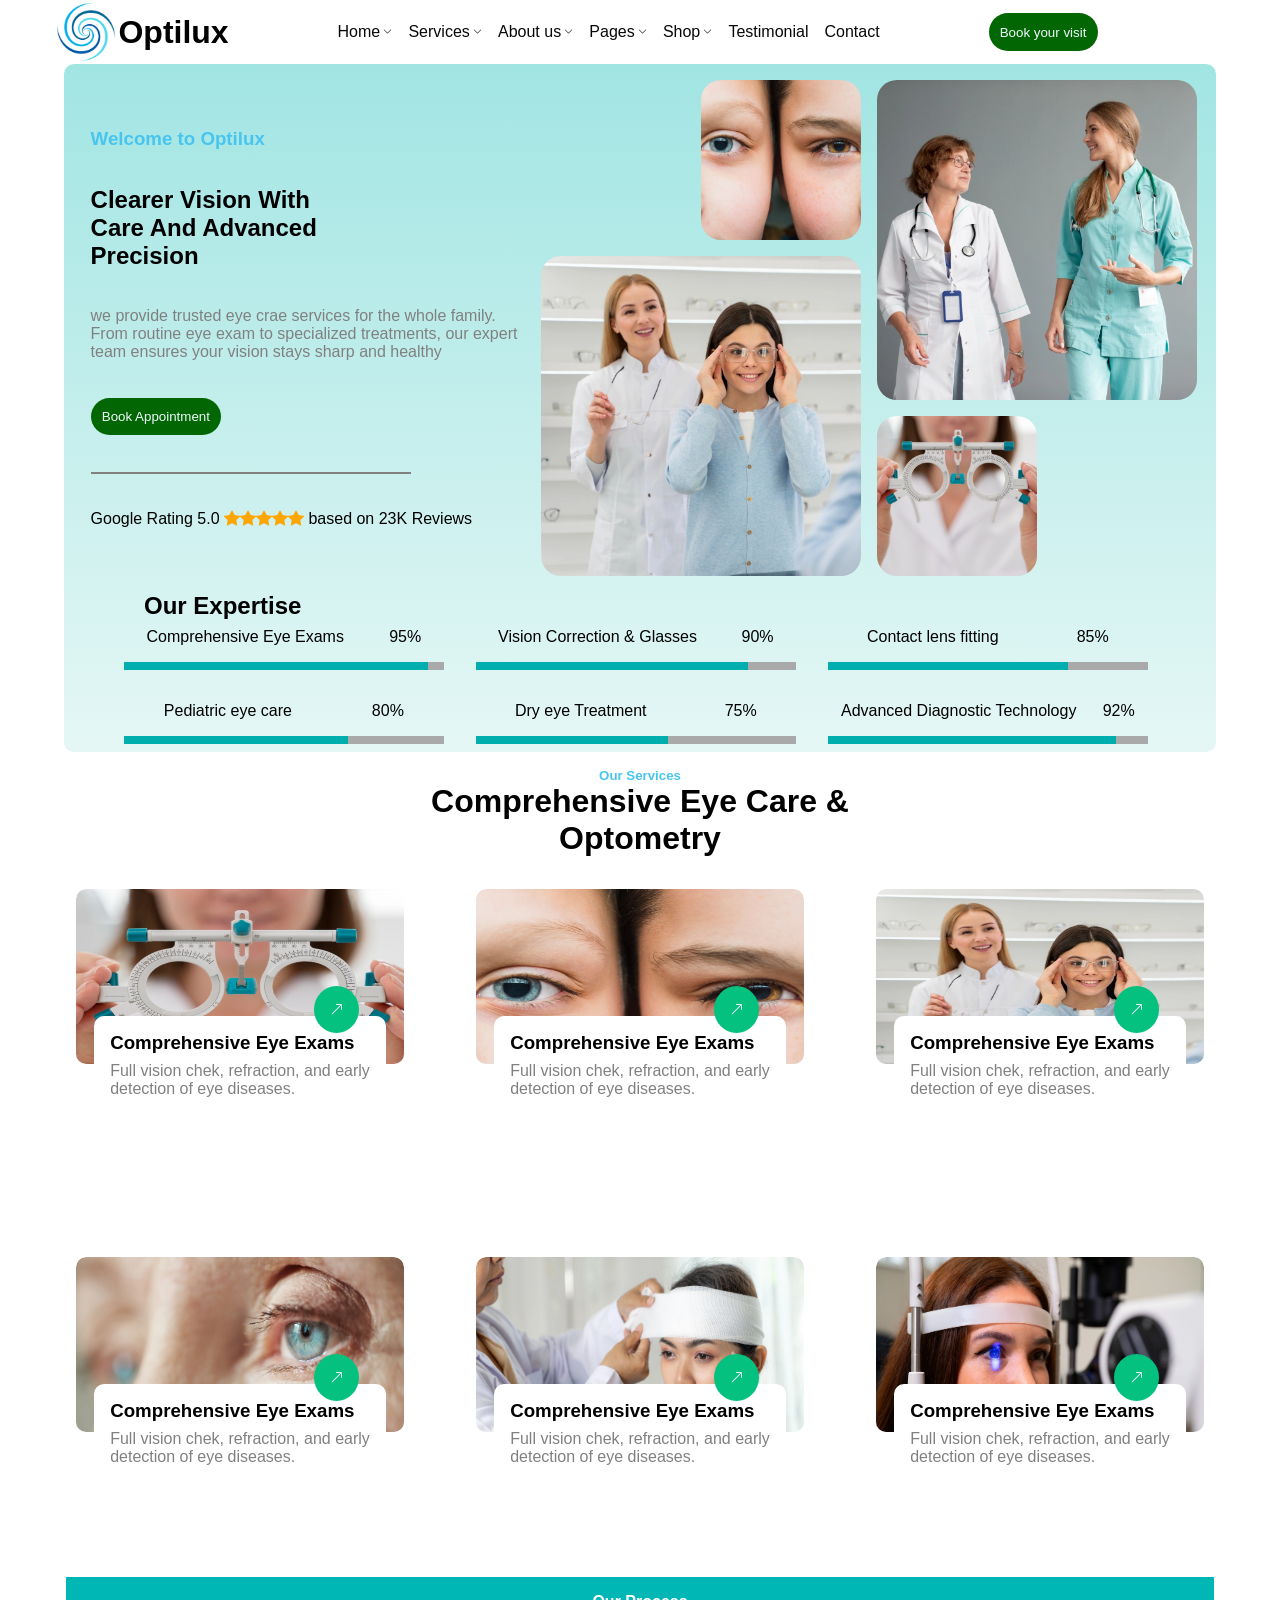
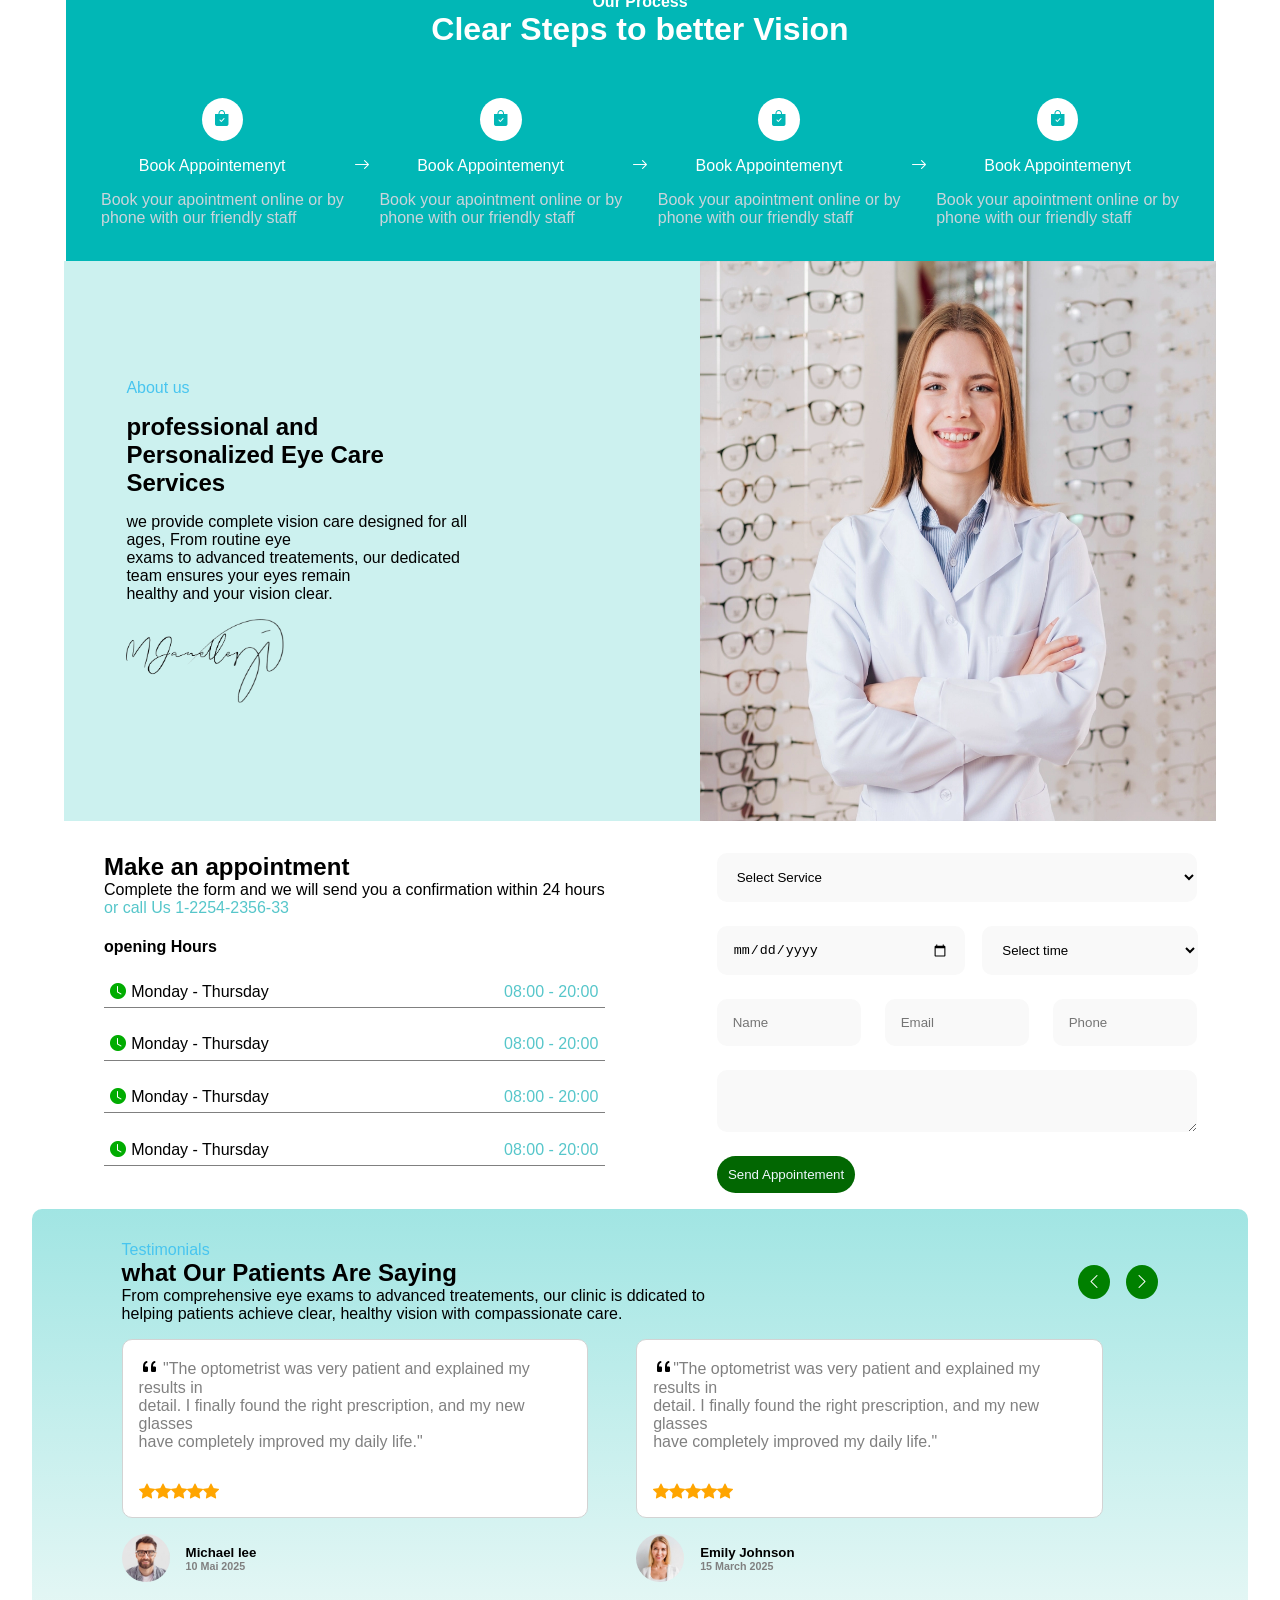
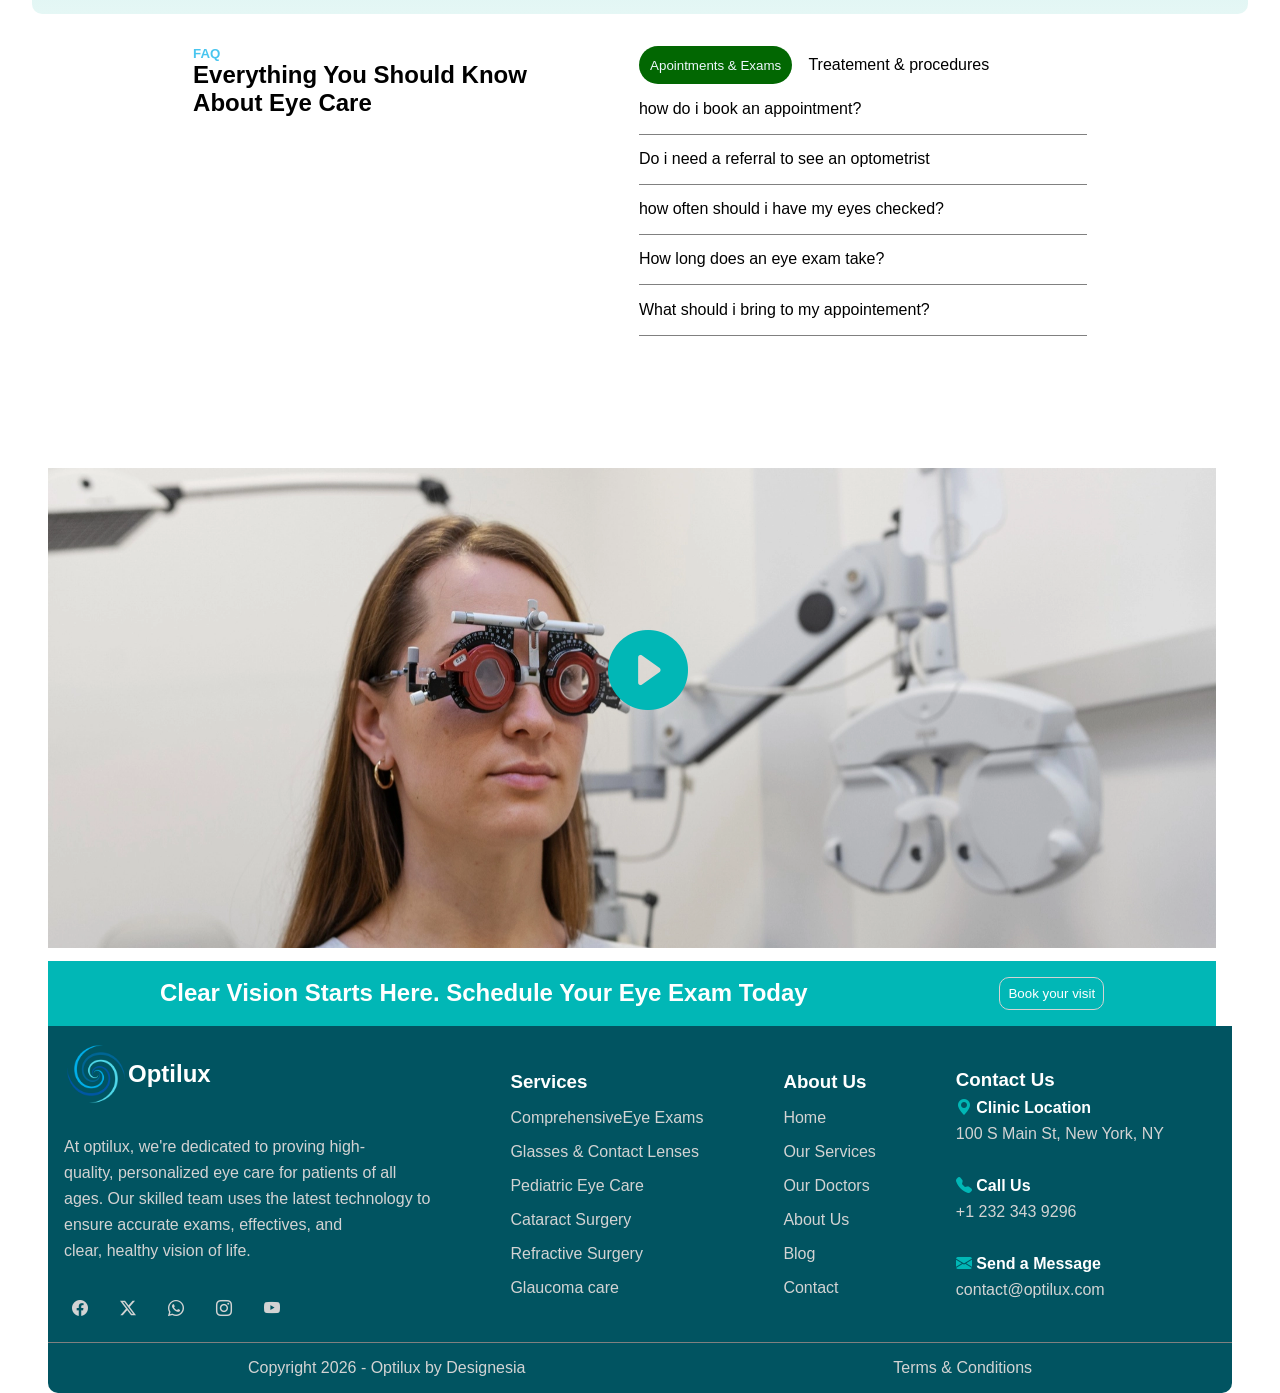
==== index.html @ 185c16a8 "editing the space between every box and section" ====
<!DOCTYPE html>
<html lang="en">
<head>
    <meta charset="UTF-8">
    <meta name="viewport" content="width=device-width, initial-scale=1.0">
    <title>Document</title>
    <script src="main.js"></script>
    <link rel="stylesheet" href="https://cdn.jsdelivr.net/npm/bootstrap-icons@1.11.3/font/bootstrap-icons.min.css">
    <link rel="stylesheet" href="public/css/app.css">
      <script src="main.js"></script>
</head>
<body>
    <header class="thetop">
        <div class="imgandtitle">
       <img src="public/images/pngtree-hurricane-vortex-logo-symbol-png-image_6435398.png" alt="">
        <h1>Optilux</h1>
        </div>
       
        <nav class="thenavbar">
         <ul>
            <li><a href="index.html">Home <i class="bi bi-chevron-down" style="font-size: xx-small;"></i></a></li>
            <li><a href="services.html">Services <i class="bi bi-chevron-down" style="font-size: xx-small;"></i></a></li>
            <li><a href="about.html">About us <i class="bi bi-chevron-down" style="font-size: xx-small;"></i></a></li>
            <li><a href="faq.html">Pages <i class="bi bi-chevron-down" style="font-size: xx-small;"></i></a></li>
            <li><a href="">Shop <i class="bi bi-chevron-down" style="font-size: xx-small;"></i></a></li>
            <li><a href="">Testimonial</a></li>
            <li><a href="contact.html">Contact</a></li>
         </ul>
        </nav>
        <button class="btn1"><p>Book your visit</p></button>
    </header>

    <main>
        <section class="conta1">
            <!-- todo the div that contain the upper part of the section  -->
<div class="container1">
            <!-- ?the first box box1  -->
             <div class="box1">
 <h3 class="hlightblue">Welcome to Optilux</h3>
     <h1>Clearer Vision With <br>Care And Advanced <br> Precision</h1>

     <p class="pgray">
        we provide trusted eye crae services for the whole family. <br>From routine eye exam to specialized treatments, our expert <br> team ensures your vision stays sharp and healthy
    </p>

    <button class="btn2">Book Appointment</button>
    <div class="line"></div>
    
    <p>Google Rating 5.0 <i class="bi bi-star-fill class5"></i><i class="bi bi-star-fill class5"></i><i class="bi bi-star-fill class5"></i><i class="bi bi-star-fill class5"></i><i class="bi bi-star-fill class5"></i> based on 23K Reviews </p> 
                <!-- ?the end of the first div box1  -->
             </div>
    
             <!-- ?the second div te box2 -->
              <div class="box2">
                <div class="yllbluakidprob">
        <img class="image1" src="public/images/blueandyellow.webp" alt="">
        <img class="image2" src="public/images/kidprobiert.webp" alt="">
                </div>

                <div class="danmassn">
        <img class="image3" src="public/images/adoctorandanurselightblue.webp" alt="">
        <img class="image4" src="public/images/massen.webp" alt="">
                </div>
                
               <!-- ?the end of the second boX2 -->
              </div>
<!-- todo the end of the div that contain the upper part of the section -->
</div>

<!--todo the start of the div that contain the last part of the section    -->
 <h2 class="marglf">Our Expertise</h2>
<div class="container2">
   
    <!-- ?the begin of  box3 -->
     <div class="box3">
        
        <div class="analis">
            <div class="textpercentage"><p>Comprehensive Eye Exams</p> <p class="plightgray">95%</p> </div>
            <div class="grayone"><div class="greenone"></div></div>
        </div>
        
        <div class="analis">
            <div class="textpercentage"><p>Vision Correction & Glasses</p> <p class="plightgray">90%</p> </div>
            <div class="grayone"><div class="greenone1"></div></div>
        </div>
        
        <div class="analis">
            <div class="textpercentage"><p>Contact lens fitting</p> <p class="plightgray">85%</p> </div>
            <div class="grayone"><div class="greenone2"></div></div>
        </div>
        
        <div class="analis">
            <div class="textpercentage"><p>Pediatric eye care</p> <p class="plightgray">80%</p> </div>
            <div class="grayone"><div class="greenone3"></div></div>
        </div>
        
        <div class="analis">
            <div class="textpercentage"><p>Dry eye Treatment</p> <p class="plightgray">75%</p> </div>
            <div class="grayone"><div class="greenone4"></div></div>
        </div>
        
        <div class="analis">
            <div class="textpercentage"><p>Advanced Diagnostic Technology</p> <p class="plightgray">92%</p> </div>
            <div class="grayone"><div class="greenone5"></div></div>
        </div>
        <!--? the end of the box3 -->
     </div>
<!-- todo the end of the div that contain the last part of the section -->
</div>             
</section>
<div class="titles">
      <h5 class="hlightblue">Our Services</h5>
<h1>Comprehensive Eye Care &</h1>
<h1>Optometry</h1>  
    </div>
<section class="conta2">
    
<!--?the div that contain the image and the text and the circle button-->
<div class="imgtxtflh">
    <div class="imgcnt">
<img class="classimg" src="public/images/massen.webp" alt="">
    </div>

<div class="divtxtonly"><h3>Comprehensive Eye Exams</h3>
<p class="pgray">Full vision chek, refraction, and early <br>detection of eye diseases.</p>
</div>
<button class="up-right"><i class="bi bi-arrow-up-right"></i></button>
<!--?the end of div that contain the image and the text and the circle button-->
</div>
    
<!--?the div that contain the image and the text and the circle button-->
<div class="imgtxtflh">
    <div class="imgcnt">
<img class="classimg" src="public/images/blueandyellow.webp" alt="">
    </div>

<div class="divtxtonly"><h3>Comprehensive Eye Exams</h3>
<p class="pgray">Full vision chek, refraction, and early <br>detection of eye diseases.</p>
</div>
<button class="up-right"><i class="bi bi-arrow-up-right"></i></button>
<!--?the end of div that contain the image and the text and the circle button-->
</div>
    
<!--?the div that contain the image and the text and the circle button-->
<div class="imgtxtflh">
    <div class="imgcnt">
<img class="classimg" src="public/images/kidprobiert.webp" alt="">
    </div>

<div class="divtxtonly"><h3>Comprehensive Eye Exams</h3>
<p class="pgray">Full vision chek, refraction, and early <br>detection of eye diseases.</p>
</div>
<button class="up-right"><i class="bi bi-arrow-up-right"></i></button>
<!--?the end of div that contain the image and the text and the circle button-->
</div>
    
<!--?the div that contain the image and the text and the circle button-->
<div class="imgtxtflh">
    <div class="imgcnt">
<img class="classimg" src="public/images/hafs.webp" alt="">
    </div>

<div class="divtxtonly"><h3>Comprehensive Eye Exams</h3>
<p class="pgray">Full vision chek, refraction, and early <br>detection of eye diseases.</p>
</div>
<button class="up-right"><i class="bi bi-arrow-up-right"></i></button>
<!--?the end of div that contain the image and the text and the circle button-->
</div>
    
<!--?the div that contain the image and the text and the circle button-->
<div class="imgtxtflh">
    <div class="imgcnt">
<img class="classimg" src="public/images/tail.webp" alt="">
    </div>

<div class="divtxtonly"><h3>Comprehensive Eye Exams</h3>
<p class="pgray">Full vision chek, refraction, and early <br>detection of eye diseases.</p>
</div>
<button class="up-right"><i class="bi bi-arrow-up-right"></i></button>
<!--?the end of div that contain the image and the text and the circle button-->
</div>
    
<!--?the div that contain the image and the text and the circle button-->
<div class="imgtxtflh">
    <div class="imgcnt">
<img class="classimg" src="public/images/moholland.webp" alt="">
    </div>

<div class="divtxtonly"><h3>Comprehensive Eye Exams</h3>
<p class="pgray">Full vision chek, refraction, and early <br>detection of eye diseases.</p>
</div>
<button class="up-right"><i class="bi bi-arrow-up-right"></i></button>
<!--?the end of div that contain the image and the text and the circle button-->
</div>
</section>

<div class="thesamebackground"><h4>Our Process</h4>
<h1>Clear Steps to better Vision</h1></div>


<section class="conta3">


<div class="div-icon-text">
    <div class="icondiv"><i class="bi bi-bag-check-fill"></i></div>
    <p class="pdiv-icon">Book Appointemenyt <i class="bi bi-arrow-right"></i></p>
    <p class="plightwhite">Book your apointment online or by <br> phone with our friendly staff</p>
</div>

<div class="div-icon-text">
    <div class="icondiv"><i class="bi bi-bag-check-fill"></i></div>
    <p class="pdiv-icon">Book Appointemenyt <i class="bi bi-arrow-right"></i></p>
    <p class="plightwhite">Book your apointment online or by <br> phone with our friendly staff</p>
</div>

<div class="div-icon-text">
    <div class="icondiv"><i class="bi bi-bag-check-fill"></i></div>
    <p class="pdiv-icon">Book Appointemenyt <i class="bi bi-arrow-right"></i></p>
    <p class="plightwhite">Book your apointment online or by <br> phone with our friendly staff</p>
</div>

<div class="div-icon-text">
    <div class="icondiv"><i class="bi bi-bag-check-fill"></i></div>
    <p class="pdiv-icon">Book Appointemenyt</p>
    <p class="plightwhite">Book your apointment online or by <br> phone with our friendly staff</p>
</div>
</section>

<section class="conta4">
    <div class="div-abt-textp">
        <div class="innerdivof-abt">
            <p class="hlightblue">About us</p>
        <h1>professional and <br>Personalized Eye Care <br>Services</h1>
        <p class="plightgray">we provide complete vision care designed for all ages, From routine eye <br>exams to advanced treatements, our dedicated team ensures your eyes remain <br> healthy and your vision clear.</p>  
        <img width="45%" src="public/images/signature.webp" alt="">
        </div>
      

    </div>

    <div class="imgdiv">
        <img class="imgright" src="public/images/s2.webp" alt="">
    </div>
    
</section>

<section class="conta5">
    <!-- the div that contain the box of the date and the time -->
    <div class="box4">
        <div>
          <h1>Make an appointment</h1>
    <p>Complete the form and we will send you a confirmation within 24 hours <br><p class="greenpara">or call Us 1-2254-2356-33</p></p>
     
        </div>
         <h4>opening Hours</h4> 
    
    <!--? THE DIV THAT CONTAIN THE DATE AND THE TIME  -->
    <div class="date-time">
        <div><p class="paragap"><i class="bi bi-clock-fill"></i>Monday - Thursday</p></div>
       
        <div><p class="greenpara">08:00 - 20:00</p></div>
        <!-- ? THE END OF THE DIV THAT CONTAIN THE DATE AND THE TIME -->
    </div>

    <!--? THE DIV THAT CONTAIN THE DATE AND THE TIME  -->
    <div class="date-time">
        <div><p class="paragap"><i class="bi bi-clock-fill"></i>Monday - Thursday</p></div>
       
        <div><p class="greenpara">08:00 - 20:00</p></div>
        <!-- ? THE ED OF THE DIV THAT CONTAIN THE DATE AND THE TIME -->
    </div>

    <!--? THE DIV THAT CONTAIN THE DATE AND THE TIME  -->
    <div class="date-time">
        <div><p class="paragap"><i class="bi bi-clock-fill"></i>Monday - Thursday</p></div>
       
        <div><p class="greenpara">08:00 - 20:00</p></div>
        <!-- ? THE ED OF THE DIV THAT CONTAIN THE DATE AND THE TIME -->
    </div>

    <!--? THE DIV THAT CONTAIN THE DATE AND THE TIME  -->
    <div class="date-time">
        <div><p class="paragap"><i class="bi bi-clock-fill"></i>Monday - Thursday</p></div>
       
        <div><p class="greenpara">08:00 - 20:00</p></div>
        <!-- ? THE END OF THE DIV THAT CONTAIN THE DATE AND THE TIME -->
    </div>
<!-- the div that contain the box of the date and the time -->
    </div>
   
    <!-- the div that contain the form -->
     <div>
        <form action="">
           <select class="firstinput" name="" id="">
            <option value="select Service">Select Service</option>

           </select>

           <div class="date-div">
            <input class="date" type="date">
           <select class="date" name="" id="">
            <option value="">Select time</option>
             </select> 
           </div>
           
           <div class="threediv">
              <input class="threeinputs" placeholder="Name" type="text">
            <input class="threeinputs" placeholder="Email" type="email">
            <input class="threeinputs" placeholder="Phone" type="text">
           </div>
          
            <textarea class="txtarea" placeholder="Message" name="" id="">   </textarea>
          
            <div> <button class="btn1">Send Appointement</button></div>
           
        </form>
     </div>

</section>

<section class="conta6">
  
    <div class="txt-forgotten-icon">
        <div>
              <p class="hlightblue">Testimonials</p>
            <h1>what Our Patients Are Saying</h1>
        <p>From comprehensive eye exams to advanced treatements, our clinic is ddicated to <br>helping patients achieve clear, healthy vision with compassionate care.</p> 
        </div>
       
       <div class="forgotten-icon-div"><div class="icon-div-forg"><i class="bi bi-chevron-left"></i></div><div class="icon-div-forg"><i class="bi bi-chevron-right"></i></div></div> 
    </div>

    <!--todo the div that contain the two divs that contain the paragraf and the profiles of both persons -->
    <div class="box5">
       <!-- ?the div that contain the left part -->
        <div class="txt-icon-profil">
             <div class="star-icon-text-div">
        
        <p><i class="bi bi-quote" style="color: black;font-size: 20px;"></i> "The optometrist was very patient and explained my results in <br>detail. I finally found the right prescription, and my new glasses <br> have completely improved my daily life."</p>
          <div><i class="bi bi-star-fill class5"></i><i class="bi bi-star-fill class5"></i><i class="bi bi-star-fill class5"></i><i class="bi bi-star-fill class5"></i><i class="bi bi-star-fill class5"></i></div>
        
    </div>

    <div class="imgprofil">
        <img src="public/images/1glgle.webp" alt="">
        <div>
         <h5>Michael lee</h5>
         <h6 class="">10 Mai 2025</h6>
        </div>
    </div>  
            <!-- ? the end of div that contain the left part -->
        </div>


       <!-- ?the div that contain the left part -->
        <div class="txt-icon-profil">
             <div class="star-icon-text-div">
        
        <p><i class="bi bi-quote" style="color: black; font-size: 20px;"></i>"The optometrist was very patient and explained my results in <br>detail. I finally found the right prescription, and my new glasses <br> have completely improved my daily life."</p>
          <div><i class="bi bi-star-fill class5"></i><i class="bi bi-star-fill class5"></i><i class="bi bi-star-fill class5"></i><i class="bi bi-star-fill class5"></i><i class="bi bi-star-fill class5"></i></div>
        
    </div>

    <div class="imgprofil">
        <img src="public/images/glgle2.webp" alt="">
        <div>
         <h5>Emily Johnson</h5>
         <h6 class="">15 March 2025</h6>
        </div>
    </div>  
            <!-- ? the end of div that contain the left part -->
        </div>


  <!-- todo the end of the div that contain the two divs that contain the pragraph and the profiles -->
    </div>

</section>


<section class="conta7">
<div class="">
    <h5 class="hlightblue">FAQ</h5>
    <h1>Everything You Should Know <br> About Eye Care</h1>
</div>

<div class="btn-frage">
    <div class="btn-txt-gray"><button class="btn1">Apointments & Exams</button> <p>Treatement & procedures </p></div>
    
    <div class="die-frage">
        <p>how do i book an appointment?</p>
        <div class="line2"></div>
        <p>Do i need a referral to see an optometrist</p>
        <div class="line2"></div>
        <p>how often should i have my eyes  checked?</p>
        <div class="line2"></div>
        <p>How long does an eye exam take?</p>
        <div class="line2"></div>
        <p>What should i bring to my appointement?</p>
        <div class="line2"></div>
    </div>
</div>
</section>

<section class="contavideo">
    <div class="videoy"><img src="public/images/video.webp" alt=""><div class="class9"><i class="bi bi-play-circle-fill"></i></div>
 <a href="#video-popup" class="video-trigger">Play Video</a>

  <!-- The video container with class "class9" -->
  <div id="video-popup" class="class6">
    <!-- Close button for the popup -->
    <a href="#" class="close-btn">&times;<i class="bi bi-play-circle-fill"></i></a>
    
    <!-- Embedded YouTube Video -->
    <iframe src="https://www.youtube.com/embed/VPkpM2gLxL4?si=S6jMXWtA_SnHC_Kf" title="YouTube video player" frameborder="0" allow="accelerometer; autoplay; clipboard-write; encrypted-media; gyroscope; picture-in-picture; web-share" referrerpolicy="strict-origin-when-cross-origin" allowfullscreen></iframe>
  </div>
</div>
    
    <div class="vdtxt">
    <h2>Clear Vision Starts Here. Schedule Your Eye Exam Today</h2>
     <button class="btnvd">Book your visit</button>    
</div>
</section>
<section class="conta8">
       <!-- ? the div that contain the icon and the title and the text and the logos -->
        <div class="box6">
           <div class="imgandtitle">
       <img src="public/images/pngtree-hurricane-vortex-logo-symbol-png-image_6435398.png" alt="">
        <h1>Optilux</h1>
        </div>

        <div class="txt6div">
             <p class="pwhitebold">At optilux, we're dedicated to proving high-</p>
             <p class="pwhitebold">quality, personalized eye care for patients of all</p>
             <p class="pwhitebold">ages. Our skilled team uses the latest technology to </p>
             <p class="pwhitebold"> ensure accurate exams, effectives, and </p> 
             <p class="pwhitebold"> clear, healthy vision of life. </p>

        </div>
         <!-- * the div that has the logos -->
        <div class="iconboxdiv">
          <div class="iconbox2"><i class="bi bi-facebook"></i></div>
          <div class="iconbox2"><i class="bi bi-twitter-x"></i></div>
          <div class="iconbox2"><i class="bi bi-whatsapp"></i></div>
          <div class="iconbox2"><i class="bi bi-instagram"></i></div>
          
          
          <div class="iconbox2"><i class="bi bi-youtube"></i></div>

        <!-- * the end of the div that has the logos  -->
        </div>
 <!--? the div that contain the icon and the title and the text and the logos -->
        </div>

        <!-- ? the start of the div that contain the services section -->
         <div class="box7">
            <h3>Services</h3>
            <p class="pwhitebold">ComprehensiveEye Exams</p>
            <p class="pwhitebold">Glasses & Contact Lenses</p>
            <p class="pwhitebold">Pediatric Eye Care</p>
            <p class="pwhitebold">Cataract Surgery</p>
            <p class="pwhitebold">Refractive Surgery</p>
            <p class="pwhitebold">Glaucoma care</p>
          <!-- ? the end of the div that contain the services section -->
        </div>

        <!-- ? the start of the div that contain the About us part -->
         <div class="box8">
        <h3>About Us</h3>
        <p class="pwhitebold">Home</p>
        <p class="pwhitebold">Our Services</p>
        <p class="pwhitebold">Our Doctors</p>
        <p class="pwhitebold">About Us</p>
        <p class="pwhitebold">Blog</p>
        <p class="pwhitebold">Contact</p>
            <!-- ? the end of thediv that contain the About us part -->
         </div>

         <!--? the start of the div that contain the contact part  -->
         <div class="box9">
               <h3>Contact Us</h3>
               <h4><i class="bi bi-geo-alt-fill" style="color: rgb(1, 183, 182);"></i> Clinic Location</h4>
               <p class="pwhitebold">100 S Main St, New York, NY</p>
               <br>
               <h4><i class="bi bi-telephone-fill" style="color:rgb(1, 183, 182);"></i> Call Us</h4>
               <p class="pwhitebold"> +1 232 343 9296</p>
               <br>
               <h4><i class="bi bi-envelope-fill" style="color: rgb(1, 183, 182);"></i> Send a Message</h4>
               <p class="pwhitebold">contact@optilux.com</p>
            <!-- ? the end of div that contain the contact part -->
         </div>
</section>
    </main>

    <footer>
             <div class="ft">
<p class="pwhitebold">Copyright 2026 - Optilux by Designesia</p>
        <p class="pwhitebold">Terms & Conditions</p>
        </div>
    </footer>
</body>
</html>
---- public/css/app.css ----
*{
    padding: 0%;
    margin: 0%;
}
body{width: 100%;
    font-family: 'Gill Sans', 'Gill Sans MT', Calibri, 'Trebuchet MS', sans-serif;
}
main{
    width: 100%;
    display: flex;
    flex-direction: column;
    justify-content: center;
    align-items: center;
}
.thetop{
    display: flex;
    flex-direction: row;
    justify-content: space-around;
    align-items: center;
    width: 90%;
}
/* .thetop {
  position: fixed;
  top: 0;
  left: 0;
    width: 70rem;
    margin-left: 5rem ;
  z-index: 1000;
  background-color: white;
  animation: hideHeader linear both;
  animation-timeline: scroll(root);

  animation-range: 0px 500px;
}

@keyframes hideHeader {
  from {
    transform: translateY(0);
  }
  to {
    transform: translateY(-100%);
  }
} */
.imgandtitle{
    display: flex;
    flex-direction: row;
    align-items: center;
}
.imgandtitle img{
    width:4rem ;
}
.thenavbar{
    display: flex;
     gap: 1rem;
}
.thenavbar ul{
    display: flex;
    gap: 1rem;
    list-style: none;
}
.thenavbar ul a{
    color: rgb(8, 8, 8);
text-decoration: none;
    list-style: none;
    display: flex;
    align-items: center;
    justify-content: center;
    gap: 0.2rem;
}

.btn1{
    padding: 0.7rem;
    border-radius: 20px;
    border: none;
    background-color: rgb(2, 103, 2);
    color: aliceblue;
    cursor: pointer;
}
.btn1:hover p{
     transform: translateY(-7px);
}
/* .btn1:hover{
    cursor: pointer;
    transform: translateY(-5px);
} */

/* the first section */
.conta1{
    width: 90%;
    /* margin-top: 5rem; */
    border-radius: 10px;
background: linear-gradient(to bottom, rgb(161, 229, 227) , rgb(229, 247, 245));
}
.container1{
    align-items: center;
    margin: 1rem;
display: flex;
justify-content: center;
gap: 2rem;
}
/* ?the first div of the section box1 */
.box1{
    display: flex;
    flex-direction: column;
    gap: 2.3rem;
}
.line{
    height: 0.1rem;
    width: 20rem;
    background-color: gray;
}
.class5{
    color: orange;
}
.btn2{
     padding: 0.7rem;
    border-radius: 20px;
    border: none;
    background-color: rgb(2, 103, 2);
    color: aliceblue;
    cursor: pointer;
  align-self: flex-start;
}
/* ? the second div box2 */
.box2{
    width: 40rem;
display: flex;
justify-content: center;
gap: 1rem;
}

.yllbluakidprob{
width: 20rem;
display: flex;
flex-direction: column;
gap: 1rem;
}
.image1{
    display: flex;
    place-self: flex-end;
    border-radius: 20px;
    height: 10rem;
    width: 10rem;
}
.image2{
    width: 20rem;
    border-radius: 20px;
}
.image3{
    width: 20rem;
    border-radius: 20px;
}
.image4{
    display: flex;
    place-self: flex-start;
    border-radius: 20px;
   height: 10rem;
    width: 10rem;
}
.danmassn{
    width: 50rem;
display: flex;
flex-direction: column;
gap: 1rem;
}
.hlightblue{
    color: rgb(72, 197, 239);
}
.pgray{
    color: gray;
}
/* the second container of the section */
.container2{
    width: 90%;
    display: flex;
    justify-content: center;
}
.box3{
    align-items: center;
    width: 90%;
    display: grid;
    grid-template-columns: repeat(3,1fr);
    grid-template-rows: repeat(2,1fr);
    gap: 1rem;
}
.analis{
    display: flex;
    flex-direction: column;
    gap: 1rem;
    padding: 0.5rem;
}
.marglf{
    width: 45rem;
    margin-left: 5rem;
}
.textpercentage{
    justify-content: space-around;
    display: flex;
}
.grayone{
    background-color: rgb(170, 169, 169);
    height: 0.5rem;
    width: 20rem;
}
.greenone{
    background-color: rgb(0, 174, 173);
    height: 0.5rem;
    width: 19rem;
}
.greenone1{
    background-color: rgb(0, 174, 173);
    height: 0.5rem;
    width: 17rem;
}
.greenone2{
    background-color: rgb(0, 174, 173);
    height: 0.5rem;
    width: 15rem;
}
.greenone3{
    background-color: rgb(0, 174, 173);
    height: 0.5rem;
    width: 14rem;
}
.greenone4{
    background-color: rgb(0, 174, 173);
    height: 0.5rem;
    width: 12rem;
}
.greenone5{
    background-color: rgb(0, 174, 173);
    height: 0.5rem;
    width: 18rem;
}

/* the second conta */
.conta2{
    width: 90%;
display: grid;
grid-template-columns: repeat(3,1fr);
gap: 3rem;
margin-top: 1rem;
}
.titles{margin: 1rem;
    display: flex;
    flex-direction: column;
    justify-content: center;
    align-items: center;
}
.imgtxtflh{
    height: 20rem;
display: flex;
flex-direction: column;
align-items: center;
}
.imgcnt{
    overflow: hidden;
    border-radius: 10px;
}
.classimg{
background-size: cover;
width: 20.5rem;
height: 15.5rem;
border-radius: 10px;
}
.divtxtonly{
    display: flex;
    flex-direction: column;
    gap: 0.5rem;
position: relative;
bottom: 3rem;
background-color: white;
border-radius: 10px;
padding: 1rem;
}
.up-right{
    color: white;
    border: none;
    background-color: rgb(4, 193, 127);
padding: 1rem;
border-radius: 50%;
position: relative;
bottom: 11rem;
left: 6rem;
}
/* te third section conta3 */
.conta3{
    width: 87%;
    padding: 1.1rem;
background-color: rgb(1, 183, 182);
display:grid;
grid-template-columns: repeat(4,1fr);
grid-template-rows: repeat(1fr);
}
.thesamebackground{
background-color: rgb(1, 183, 182);
display: flex;
color: white;
flex-direction: column;
align-items: center;
 padding: 1rem;
 width: 87.2%;
}
.div-icon-text{
    color: white;
    gap: 1rem;
    margin: 1rem;
    display: flex;
    flex-direction: column;
    align-items: center;
}
.icondiv{
    display: flex;
    align-items: center;
    justify-content: center;
    color: rgb(1, 183, 182);
    background-color: white;
padding: 0.8rem;
width: 1rem;
border: none;
border-radius: 50%;
}
.plightwhite{
    color: rgb(203, 212, 219);
}

/* the fourth section */
.conta4{
    width: 90%;
display: flex;
flex-direction: row;
padding-bottom: 1rem;
}
.imgdiv{
    height: 35rem;
}
.imgright{
    background-size: cover;
    width: 100%;
    height: 35rem;
}
.div-abt-textp{
    width: 60%;
    background-color: rgb(204, 241, 239);
    display: flex;
    flex-direction:column;
    justify-content: center;
    gap: 1rem;
}
.innerdivof-abt{
    width: 55%;
    padding: 0.9rem;
     display: flex;
    flex-direction:column;
    justify-content: center;
    gap: 1rem;
    margin-left: 3rem;
}


.pdiv-icon i{
    position: relative;
    left: 4rem;
}
/* the vivth container */
.conta5{
    width: 90%;
    display: flex;
    margin: 1rem;
    margin-left: 6rem;
    gap: 7rem;
}
.box4{
display: flex;
flex-direction: column;
gap: 1.3rem;
}
.date-time{
    padding: 0.4rem;
    align-items: center;
display: flex;
flex-direction: row;
justify-content: space-between;
border-bottom: 1px solid gray;
}
.paragap{
    display: flex;
    gap: 0.3rem;
}
.paragap i{
    color: rgb(1, 172, 1);
}
.greenpara{
    cursor: pointer;
    color: rgb(86, 198, 202);
}
/* ? the div that contain the form */
form{
    display: flex;
    flex-direction: column;
    gap: 1.5rem;
}
.firstinput{
    background-color: rgb(249, 249, 249);
    width: 30rem;
    padding: 1rem;
    border: none;
    border-radius: 10px;
}
.firstinput:focus{
    background-color: white;
    border: 1px solid lightblue;
    
}
.date-div{
    display:flex;
    gap: 1.1rem;
}
.date{
    background-color: rgb(249, 249, 249);
    width: 13.5rem;
    padding: 1rem;
    border: none;
    border-radius: 10px;
}
.date:focus{
    background-color: white;
    border: 1px solid lightblue;
}
.threediv{
    display: flex;
    gap: 1.5rem;
}
.threeinputs{
    border: none;
    background-color: rgb(249, 249, 249);
    width: 7rem;
    padding: 1rem;
    border-radius: 10px;
}
.threeinputs:focus{
    background-color: white;
    border: 1px solid lightblue;
    border: none;
}
.txtarea{
    background-color: rgb(249, 249, 249);
    width: 28rem;
    padding: 1rem;
    border: none;
    border-radius: 10px;
}
.txtarea:focus{
    background-color: white;
    border: 1px solid lightblue;
}

/* the sixth container */
.conta6{
    align-items: center;
    display: flex;
    flex-direction: column;
    gap: 1rem;
    width: 90%;
    padding: 2rem;
     border-radius: 10px;
background: linear-gradient(to bottom, rgb(161, 229, 227) , rgb(229, 247, 245));
}
.star-icon-text-div{
    background-color: white;
    color: gray;
    display: flex;
    flex-direction: column;
    gap: 2rem;
    border: 1px solid lightgray;
    border-radius: 10px;
    padding: 1rem;
}
.imgprofil{
display: flex;
flex-direction: row;
gap: 1rem;
align-items: center;
}
.imgprofil img{
    width: 3rem;
    border-radius: 50%;
}
.imgprofil h6{
    color: gray;
}
.box5{width: 90%;
    display: flex;
    align-items: center;
    flex-direction: row;
    gap: 3rem;
}
.txt-icon-profil{
    width: 45%;
    display: flex;
    flex-direction: column;
    gap: 1rem;
    
}

/*  the seventh container */
.conta7{
    justify-content: center;
    width: 90%;
    margin: 1rem;
    display: flex;
    flex-direction: row;
    gap: 7rem;
    padding: 1rem;
}
.txt-faq{
    display: flex;
    flex-direction: column;
    gap: 1rem;
}
.btn-frage{
    display: flex;
    flex-direction: column;
    gap: 1rem
}
.die-frage{
    display: flex;
    flex-direction: column;
    gap: 1rem
}
.btn-txt-gray{
    display: flex;
    align-items: center;
    flex-direction: row;
    gap: 1rem
}
.line2{
    height: 0.2px;
    width: 28rem;
    background-color: gray;
}

/* the eightth container */
.conta8{
    padding: 1rem;
display: flex;
flex-direction: row;
gap: 5rem;
background-color: rgb(1, 84, 97);
color: white;
align-items: center;
width: 90%;
border-bottom: 1px solid gray;
}
.pwhitebold{
    color: lightgray;
}
.box6{
    gap: 2rem;
    display: flex;
    flex-direction: column;
}
.box7{
    gap: 1rem;
    display: flex;
    flex-direction: column;
}
.box8{
    gap: 1rem;
    display: flex;
    flex-direction: column;
}
.box9{
    gap: 0.5rem;
    display: flex;
    flex-direction: column;
}
.txt6div{
    display: flex;
    flex-direction: column;
    gap: 0.5rem;
}
.iconboxdiv{
    display: flex;
    flex-direction: row;
    gap: 1rem;
}
.iconbox2{
    color: lightgray;
    border-radius: 10px;
    padding: 0.5rem;
}

/* footer */
footer{
    width:100%;
    display: flex;
    flex-direction: column;
    justify-content: center;
    align-items: center;
}
.ft{
    padding: 1rem;
    width:90%;
    display: flex;
flex-direction: row;
justify-content: space-around;
background-color: rgb(1, 84, 97);
color: white;
align-items: center;
border-bottom-left-radius: 10px;
border-bottom-right-radius: 10px;
}

/* the video */
.contavideo{
    width: 90%;
}
.videoy{
 
}
.videoy img{
    width: 73rem;
    position: relative;
    top: 6.3rem;
    right:1rem;
     height: 30rem;
}
.class9{
    width: 5rem;
    font-size: 5rem;
    color: rgb(1, 183, 182);
     position: relative;
    bottom: 14rem;
    right: -34rem;
    cursor: pointer;
    /* z-index: 100; */
}
.vdtxt{
     width: 71rem;
    position: relative;
    right: 1rem;
    padding: 1rem;
    background-color: rgb(1, 183, 182);
    color: white;
    display: flex;
    justify-content: center;
    align-items: center;
    justify-content: space-around;
}
.btnvd{
    border-radius: 10px;
    padding: 0.5rem;
    border: 1px solid lightgray;
    background-color: rgb(1, 183, 182);
    color: white;
    cursor: pointer;
}
.forgotten-icon-div{
    display: flex;
    flex-direction: row;
    gap: 1rem;
    align-items: center;
}
.txt-forgotten-icon{
    display: flex;
    flex-direction: row;
    justify-content: space-between;
    width: 90%;
}
.icon-div-forg{

    color: white;
    padding: 0.5rem;
    background-color: green;
    border-radius: 50%;
}

/* animat */
/* 1. Make the parent container relative so we can position the popup */
.container-with-image {
  position: relative;
}
.videoy a{
    z-index: 1000;
    position: relative;
    bottom: 18rem;
    left: 34.5rem;
    color: transparent;
}
/* 2. Style your "class9" video popup to be hidden by default */
.class6 {
  display: none;
  position: absolute;
  top: 221rem;
  left: 0;
  width: 100%;
  height: 100%;
  background: rgba(0, 0, 0, 0.8);
  z-index: 10;
}
.class6:target {
  display: flex;
  justify-content: center;
  align-items: center;
}

/* 4. Inside the popup, center the YouTube video and make it responsive */
.class6 iframe {
    /* position: relative;
    top: 224rem; */
  width: 80%;
  height: 80%;
  border: none;
  z-index: 3000;
}

/* 5. Close button styling */
.close-btn {
  position: relative;
  top: -310px;
  right: 30px;
  font-size: 45px;
  color: rgb(64, 75, 5);
}

@media(min-width:320px) and (max-width:376px){
              /* animat */
/* 1. Make the parent container relative so we can position the popup */
.container-with-image {
  position: relative;
}
.videoy a{
    z-index: 1000;
    position: relative;
    bottom: 18rem;
    left: 34.5rem;
    color: transparent;
}
/* 2. Style your "class9" video popup to be hidden by default */
.class6 {
  display: none;
  position: absolute;
  top: 502rem;
  left: 14.5rem;
  width: 226%;
  height: 100%;
  background: rgba(0, 0, 0, 0.8);
  z-index: 10;
}
.class6:target {
  display: flex;
  justify-content: center;
  align-items: center;
}

/* 4. Inside the popup, center the YouTube video and make it responsive */
.class6 iframe {
    /* position: relative;
    top: 224rem; */
    position: relative;
    right: 4rem;
  width: 100%;
  height: 80%;
  border: none;
  z-index: 3000;
}

/* 5. Close button styling */
.close-btn {
  position: relative;
  top: -200px;
  right:-0px;
  font-size: 95px;
  color: rgb(64, 75, 5);
}
   
    main{
        width: 90%;
    }
.thetop{
    display: flex;
    flex-direction: column;
    margin-left: 29rem;
    width: 90%;
    align-items: center;
    justify-content: center;
    gap: 1rem;
}
.conta1{
    margin: 1rem;
    margin-left: 59rem;
    width: 260%;
}
.contavideo{
    margin-left: 24rem;
    display: flex;
    flex-direction: column;
    align-items: center;
}
.videoy{
    margin-left: 20rem;
}
.contavideo img{
    width: 45rem;
    margin-left: 14rem;
}
.videoy i{
    /* position: relative;
     bottom: 15rem;
    right: -0rem;
    left: 34rem; */
}
.vdtxt{
    width: 43rem;
     margin-left: 34rem;
}
.conta8{
     width: 240%;
    display: flex;
    flex-direction: column;
    margin-left: 56rem;
}
footer{
display: flex;
    width: 240%;
    margin-left: 13rem;
}
.ft{
    width: 90%;
}
.conta7{
    width: 60rem;
    display: flex;
    flex-direction: column;
    align-items: center;
    justify-content: center;
    margin-left: 48rem;
}
.box5{
    display: flex;
    flex-direction: column;
}
.conta6{
    width: 300%;
    margin-left: 60rem;
    gap: 2rem;
}
.container1{
    display: flex;
    flex-direction: column;
}
.box3{width: 45%;
    display: grid;
    grid-template-columns: repeat(auto-fill, minmax(270px,1fr));
}
.marglf{
    padding: 1rem;
    margin-left: 5rem;
}
.titles{
    width: 25rem;
    margin-left: 60rem;
}
.conta2{
   grid-template-columns: repeat(auto-fill, minmax(270px,1fr));
    margin-left: 58rem;

}
.thesamebackground{
    width: 60rem;
    margin-left: 58rem;
}
.conta3{
    width: 60rem;
     margin-left: 58rem;
     display: flex;
     flex-direction: column;
    
}
.conta4{
    margin: 2rem;
    flex-direction: column;
   width: 300%;
    margin-left: 80rem;
}
form{
    margin-left: 25rem
}
.imgright{
    width: 60%;
}
.box4{
    width: 190%;
    margin-left: 25rem;
}
.conta5{
    align-items: center;
    margin-left: 30rem;
    width: 90%;
    flex-direction: column;
}
}

@media(min-width:375px) and (max-width:376px){
           /* animat */
/* 1. Make the parent container relative so we can position the popup */
.container-with-image {
  position: relative;
}
.videoy a{
    z-index: 1000;
    position: relative;
    bottom: 18rem;
    left: 34.5rem;
    color: transparent;
}
/* 2. Style your "class9" video popup to be hidden by default */
.class6 {
  display: none;
  position: absolute;
  top: 500rem;
  left: 20rem;
  width: 226%;
  height: 100%;
  background: rgba(0, 0, 0, 0.8);
  z-index: 10;
}
.class6:target {
  display: flex;
  justify-content: center;
  align-items: center;
}

/* 4. Inside the popup, center the YouTube video and make it responsive */
.class6 iframe {
    /* position: relative;
    top: 224rem; */
    position: relative;
    right: 4rem;
  width: 100%;
  height: 80%;
  border: none;
  z-index: 3000;
}

/* 5. Close button styling */
.close-btn {
  position: relative;
  top: -200px;
  right:-0px;
  font-size: 95px;
  color: rgb(64, 75, 5);
}
   
    main{
        width: 90%;
    }
.thetop{
    display: flex;
    flex-direction: column;
    margin-left: 35rem;
    width: 90%;
    align-items: center;
    justify-content: center;
    gap: 1rem;
}
.conta1{
    margin: 1rem;
    margin-left: 69rem;
    width: 300%;
}
.contavideo{
    margin-left: 32rem;
    display: flex;
    flex-direction: column;
    align-items: center;
}
.videoy{
    margin-left: 20rem;
}
.contavideo img{
    width: 45rem;
    margin-left: 24rem;
}
.videoy i{
    position: relative;
     
    left: 10rem;
}
.vdtxt{
    width: 43rem;
     margin-left: 44rem;
}
.conta8{
     width: 204%;
    display: flex;
    flex-direction: column;
    margin-left: 74rem;
}
footer{
display: flex;
    width: 205%;
    margin-left: 23.5rem;
}
.ft{
    width: 90%;
}
.conta7{
    width: 60rem;
    display: flex;
    flex-direction: column;
    align-items: center;
    justify-content: center;
    margin-left: 68rem;
}
.box5{
    display: flex;
    flex-direction: column;
}
.conta6{
    width: 300%;
    margin-left: 69rem;
    gap: 2rem;
}
.container1{
    display: flex;
    flex-direction: column;
}
.box3{
    margin-left: 10rem;
    display: grid;
    grid-template-columns: repeat(auto-fill, minmax(270px,1fr));
}
.marglf{
    padding: 1rem;
    margin-left: 5rem;
}
.titles{
    width: 25rem;
    margin-left: 69rem;
}
.conta2{
   grid-template-columns: repeat(auto-fill, minmax(270px,1fr));
    margin-left: 68rem;

}
.thesamebackground{
    width: 60rem;
    margin-left: 68rem;
}
.conta3{
    width: 60rem;
     margin-left: 68rem;
     display: flex;
     flex-direction: column;
    
}
.conta4{
    margin: 2rem;
    flex-direction: column;
   width: 300%;
    margin-left: 96rem;
}
form{
    margin-left: 35rem
}
.imgright{
    width: 60%;
}
.box4{
    width: 190%;
    margin-left: 35rem;
}
.conta5{
    align-items: center;
    margin-left: 40rem;
    width: 90%;
    flex-direction: column;
}
}

@media(min-width:425px) and (max-width:426px){
        /* animat */
/* 1. Make the parent container relative so we can position the popup */
.container-with-image {
  position: relative;
}
.videoy a{
    z-index: 1000;
    position: relative;
    bottom: 18rem;
    left: 34.5rem;
    color: transparent;
}
/* 2. Style your "class9" video popup to be hidden by default */
.class6 {
  display: none;
  position: absolute;
  top: 480rem;
  left: 20rem;
  width: 226%;
  height: 100%;
  background: rgba(0, 0, 0, 0.8);
  z-index: 10;
}
.class6:target {
  display: flex;
  justify-content: center;
  align-items: center;
}

/* 4. Inside the popup, center the YouTube video and make it responsive */
.class6 iframe {
    /* position: relative;
    top: 224rem; */
    position: relative;
    right: 10rem;
  width: 100%;
  height: 80%;
  border: none;
  z-index: 3000;
}

/* 5. Close button styling */
.close-btn {
  position: relative;
  top: -310px;
  right: 90px;
  font-size: 45px;
  color: rgb(64, 75, 5);
}
    
    main{
        width: 90%;
    }
.thetop{
    display: flex;
    flex-direction: column;
    margin-left: 35rem;
    width: 90%;
    align-items: center;
    justify-content: center;
    gap: 1rem;
}
.conta1{
    margin: 1rem;
    margin-left: 73rem;
    width: 300%;
}
.contavideo{
    margin-left: 32.4rem;
    display: flex;
    flex-direction: column;
    align-items: center;
}
.videoy{
    margin-left: 20rem;
}
.contavideo img{
    width: 53rem;
    margin-left: 26rem;
}
.videoy i{
   margin-left: 15rem;
}
.vdtxt{
    width: 51rem;
     margin-left: 45.7rem;
}
.conta8{
     width: 214%;
    display: flex;
    flex-direction: column;
    margin-left: 76rem;
}
footer{
display: flex;
    width: 214%;
    margin-left: 21.5rem;
}
.ft{
    width: 90%;
}
.conta7{
    width: 60rem;
    display: flex;
    flex-direction: column;
    align-items: center;
    justify-content: center;
    margin-left: 68rem;
}
.box5{
    display: flex;
    flex-direction: column;
}
.conta6{
    width: 300%;
    margin-left: 73rem;
    gap: 2rem;
}
.container1{
    display: flex;
    flex-direction: column;
}
.box3{
    margin-left: 10rem;
    display: grid;
grid-template-columns: repeat(2,1fr);
}
.marglf{
    padding: 1rem;
    margin-left: 5rem;
}
.titles{
    width: 25rem;
    margin-left: 70rem;
}
.conta2{
   grid-template-columns: repeat(auto-fill, minmax(270px,1fr));
    margin-left: 68rem;

}
.thesamebackground{
    width: 60rem;
    margin-left: 68rem;
}
.conta3{
    width: 60rem;
     margin-left: 68rem;
     display: flex;
     flex-direction: column;
    
}
.conta4{
    margin: 2rem;
    flex-direction: column;
   width: 300%;
    margin-left: 100rem;
}
form{
    margin-left: 25rem
}
.imgright{
    width: 60%;
}
.box4{
    width: 190%;
    margin-left: 35rem;
}
.conta5{
    align-items: center;
    margin-left: 45rem;
    width: 90%;
    flex-direction: column;
}
}

@media(min-width:768px) and (max-width:769px){
    /* animat */
/* 1. Make the parent container relative so we can position the popup */
.container-with-image {
  position: relative;
}
.videoy a{
    z-index: 1000;
    position: relative;
    bottom: 18rem;
    left: 34.5rem;
    color: transparent;
}
/* 2. Style your "class9" video popup to be hidden by default */
.class6 {
  display: none;
  position: absolute;
  top: 413rem;
  left:35rem;
  width: 120%;
  height: 100%;
  background: rgba(0, 0, 0, 0.8);
  z-index: 10;
}
.class6:target {
  display: flex;
  justify-content: center;
  align-items: center;
}

/* 4. Inside the popup, center the YouTube video and make it responsive */
.class6 iframe {
    /* position: relative;
    top: 224rem; */
    position: relative;
    right: 2rem;
  width: 80%;
  height: 80%;
  border: none;
  z-index: 3000;
}

/* 5. Close button styling */
.close-btn {
  position: relative;
  top: -310px;
  right: 90px;
  font-size: 45px;
  color: rgb(64, 75, 5);
}
    
    main{
        width: 90%;
    }
.thetop{
    display: flex;
    flex-direction: column;
    margin-left: 40rem;
    width: 90%;
    align-items: center;
    justify-content: center;
    gap: 1rem;
}
.conta1{
    margin: 1rem;
    margin-left: 83rem;
    width: 200%;
}
.contavideo{
    margin-left: 53rem;
    display: flex;
    flex-direction: column;
    align-items: center;
}
.videoy{
    margin-left: 20rem;
}
.contavideo img{
    width: 45rem;
    margin-left: 14rem;
}
/* .videoy i{
    position: relative;
     bottom: 15rem;
    right: -0rem;
    left: 34rem;
} */
.vdtxt{
    width: 43rem;
     margin-left: 34rem;
}
.conta8{
     width: 100%;
    display: flex;
    flex-direction: column;
    margin-left: 85rem;
}
footer{
display: flex;
    width: 100%;
    margin-left: 11.5rem;
}
.ft{
    width: 90%;
    margin-left: 57rem;
}
.conta7{
    width: 60rem;
    display: flex;
    flex-direction: column;
    align-items: center;
    justify-content: center;
    margin-left: 78rem;
}
.box5{
    display: flex;
    flex-direction: column;
}
.conta6{
    width: 300%;
    margin-left: 55rem;
    gap: 2rem;
}
.container1{
    display: flex;
    flex-direction: column;
}
.box3{
    margin-left: 7rem;
    display: grid;
    grid-template-columns: repeat(auto-fill, minmax(270px,1fr));
}
.marglf{
    padding: 1rem;
    margin-left: 5rem;
}
.titles{
    width: 25rem;
    margin-left: 80rem;
}
.conta2{
   grid-template-columns: repeat(auto-fill, minmax(270px,1fr));
    margin-left: 83rem;

}
.thesamebackground{
    width: 60rem;
    margin-left: 83rem;
}
.conta3{
    width: 60rem;
     margin-left: 83rem;
     display: flex;
     flex-direction: column;
    
}
.conta4{
    margin: 2rem;
    flex-direction: column;
   width: 200%;
    margin-left: 120rem;
}
form{
    margin-left: 25rem
}
.imgright{
    height: 120%;
    width: 60%;
}
.box4{
    margin-top: 5rem;
    width: 190%;
    margin-left: 25rem;
}
.conta5{
    align-items: center;
    margin-left: 60rem;
    width: 90%;
    flex-direction: column;
}
.conta6{
    width: 200%;
    margin-left: 80rem;
}
}
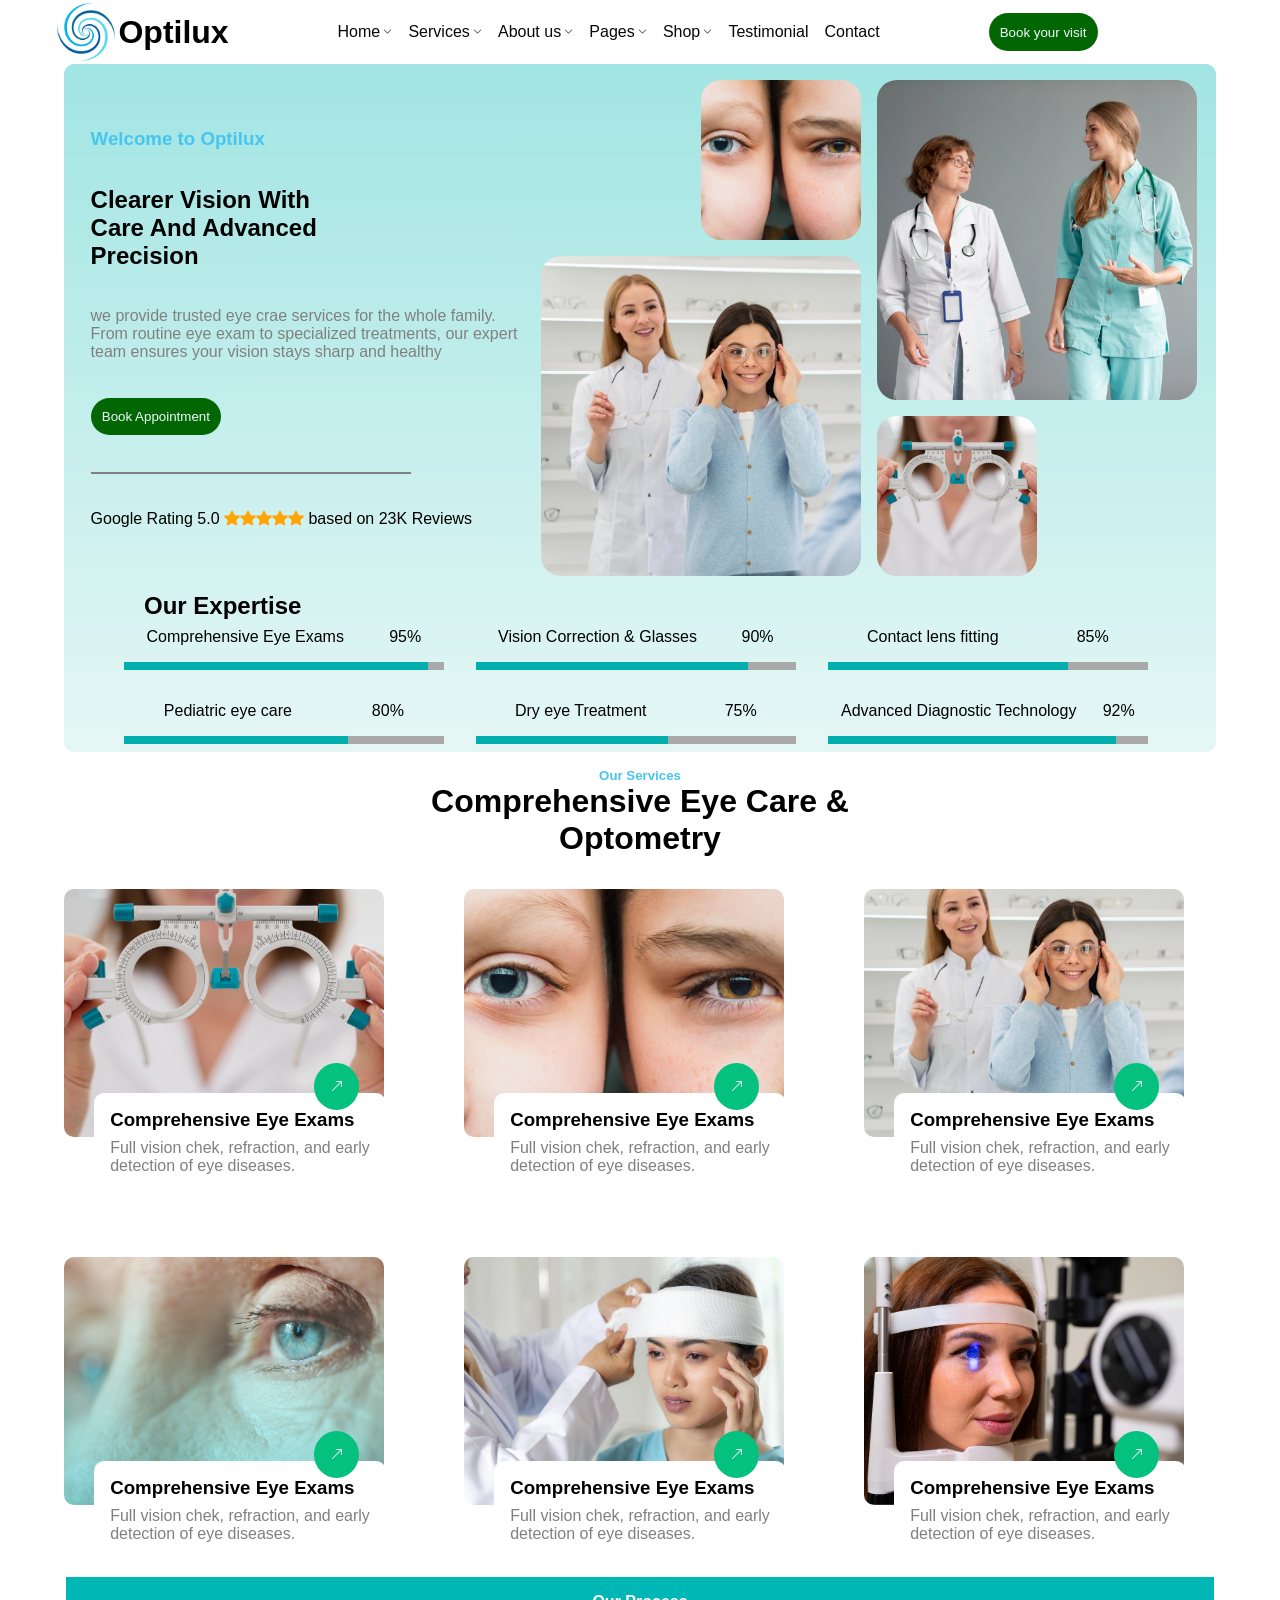
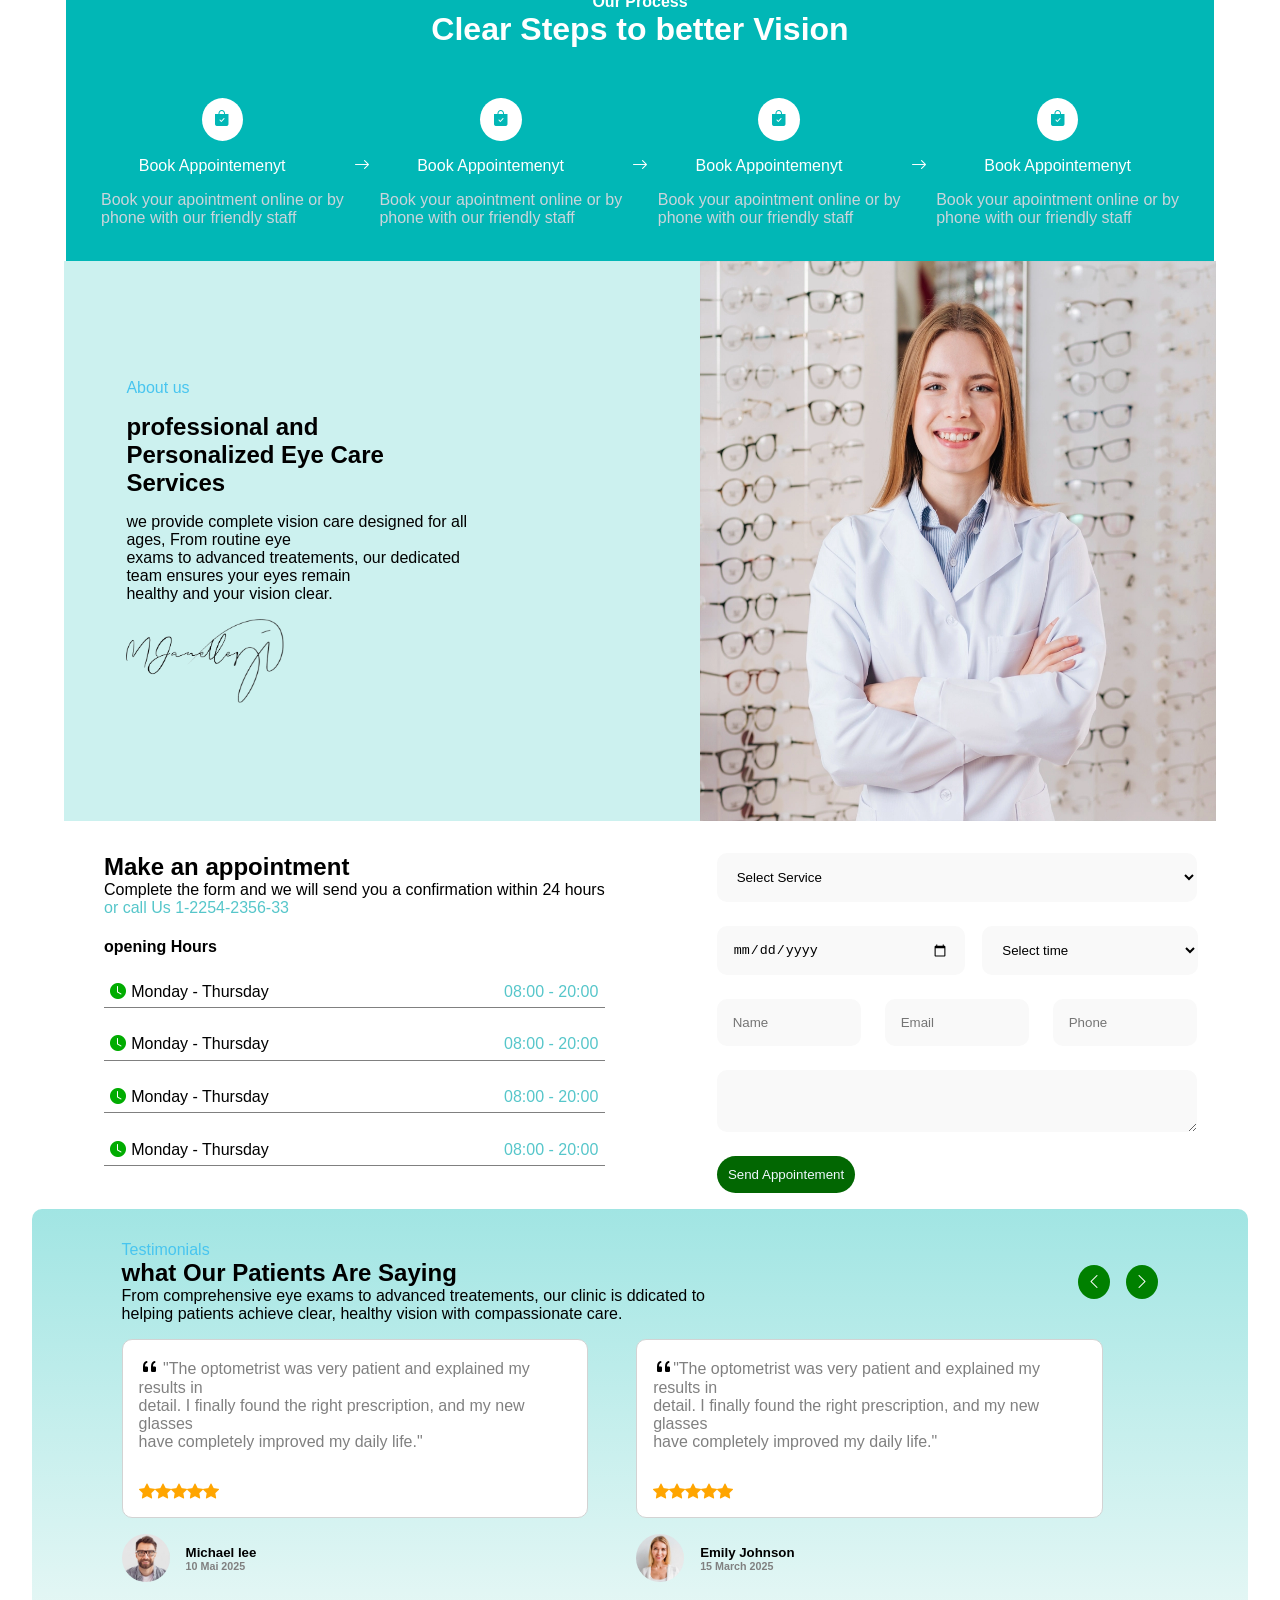
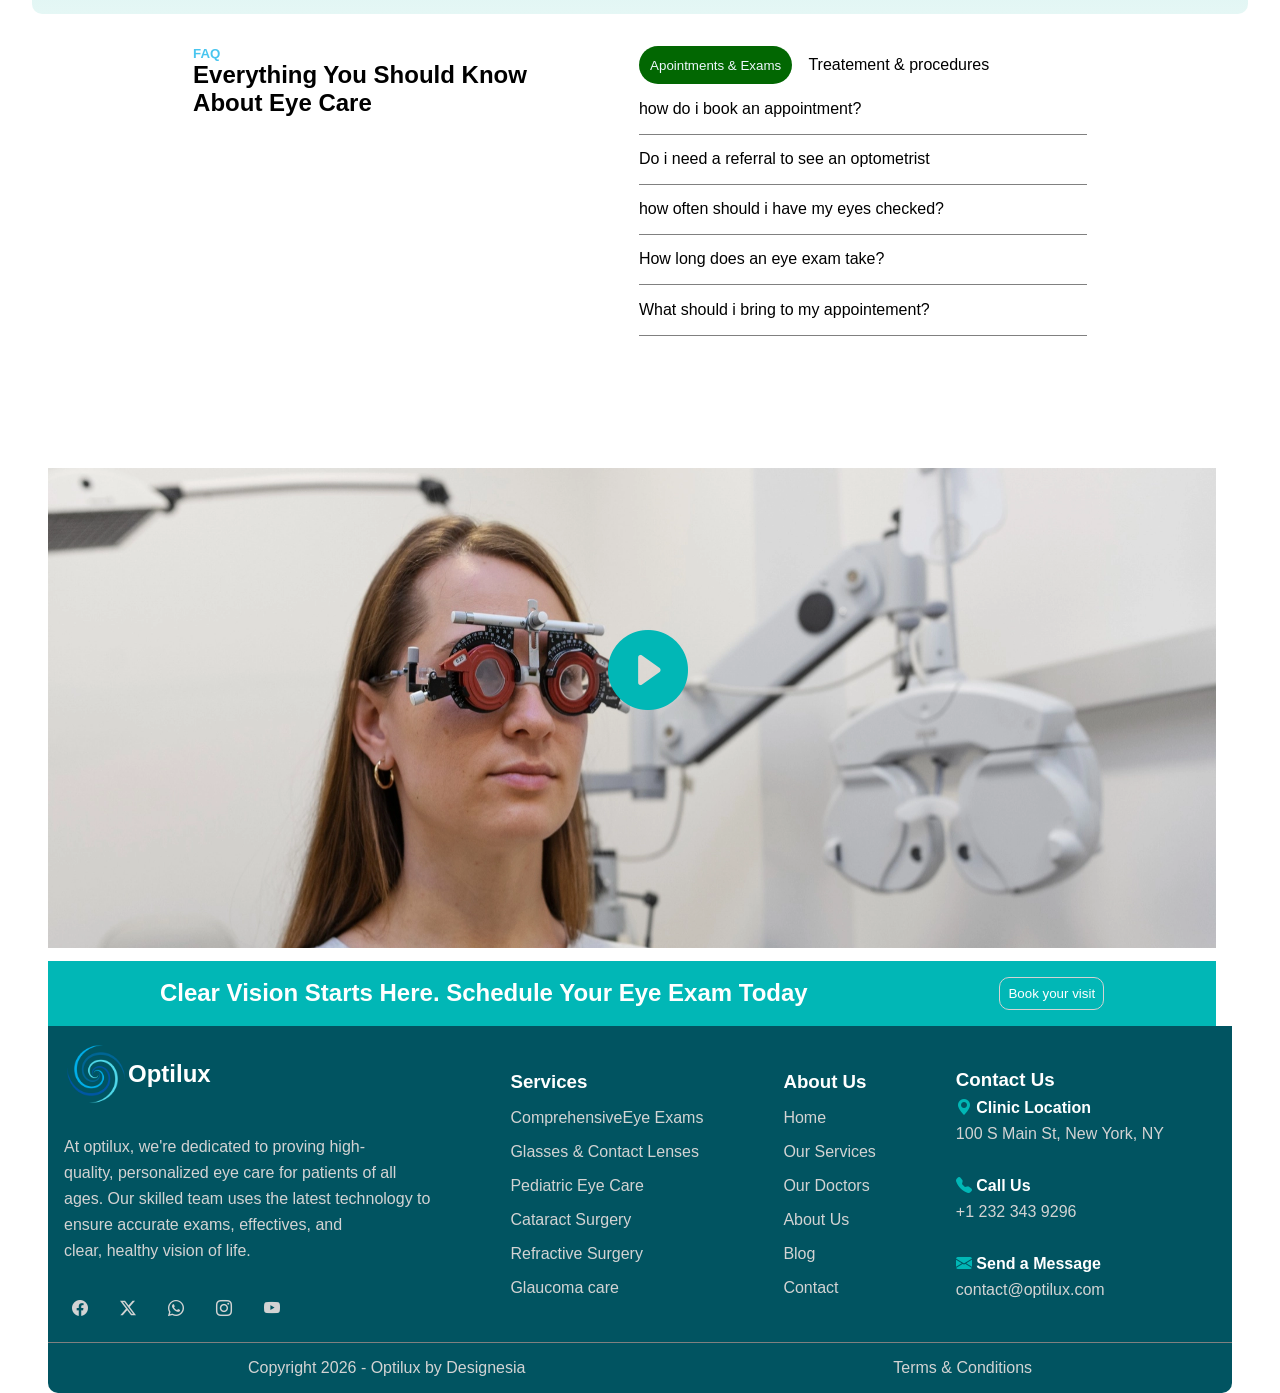
==== commit 326820f6: "adding the linear-gradient to the images" ====
--- a/index.html
+++ b/index.html
@@ -157,6 +157,7 @@
 <!--?the div that contain the image and the text and the circle button-->
 <div class="imgtxtflh">
     <div class="imgcnt">
+        <div class="gradient"></div>
 <img class="classimg" src="public/images/hafs.webp" alt="">
     </div>
 
--- a/public/css/app.css
+++ b/public/css/app.css
@@ -253,16 +253,32 @@
 flex-direction: column;
 align-items: center;
 }
-.imgcnt{
-    overflow: hidden;
+.imgcnt{position: relative;
+    /* overflow: hidden; */
+    width: 100%;
+    height: 100%;
     border-radius: 10px;
 }
 .classimg{
-background-size: cover;
-width: 20.5rem;
+    display: inline-block;
+object-fit: cover;
+width: 20rem;
 height: 15.5rem;
 border-radius: 10px;
 }
+.gradient{
+    border-radius: 10px;
+    height: 100%;
+    width: 100%;
+    position: absolute;
+    top: 0%;
+    left: 0%;
+    opacity: 0.4;
+    width: 20rem;
+height: 15.5rem;
+background:linear-gradient(to bottom, transparent ,rgb(9, 223, 243)) ;
+}
+
 .divtxtonly{
     display: flex;
     flex-direction: column;
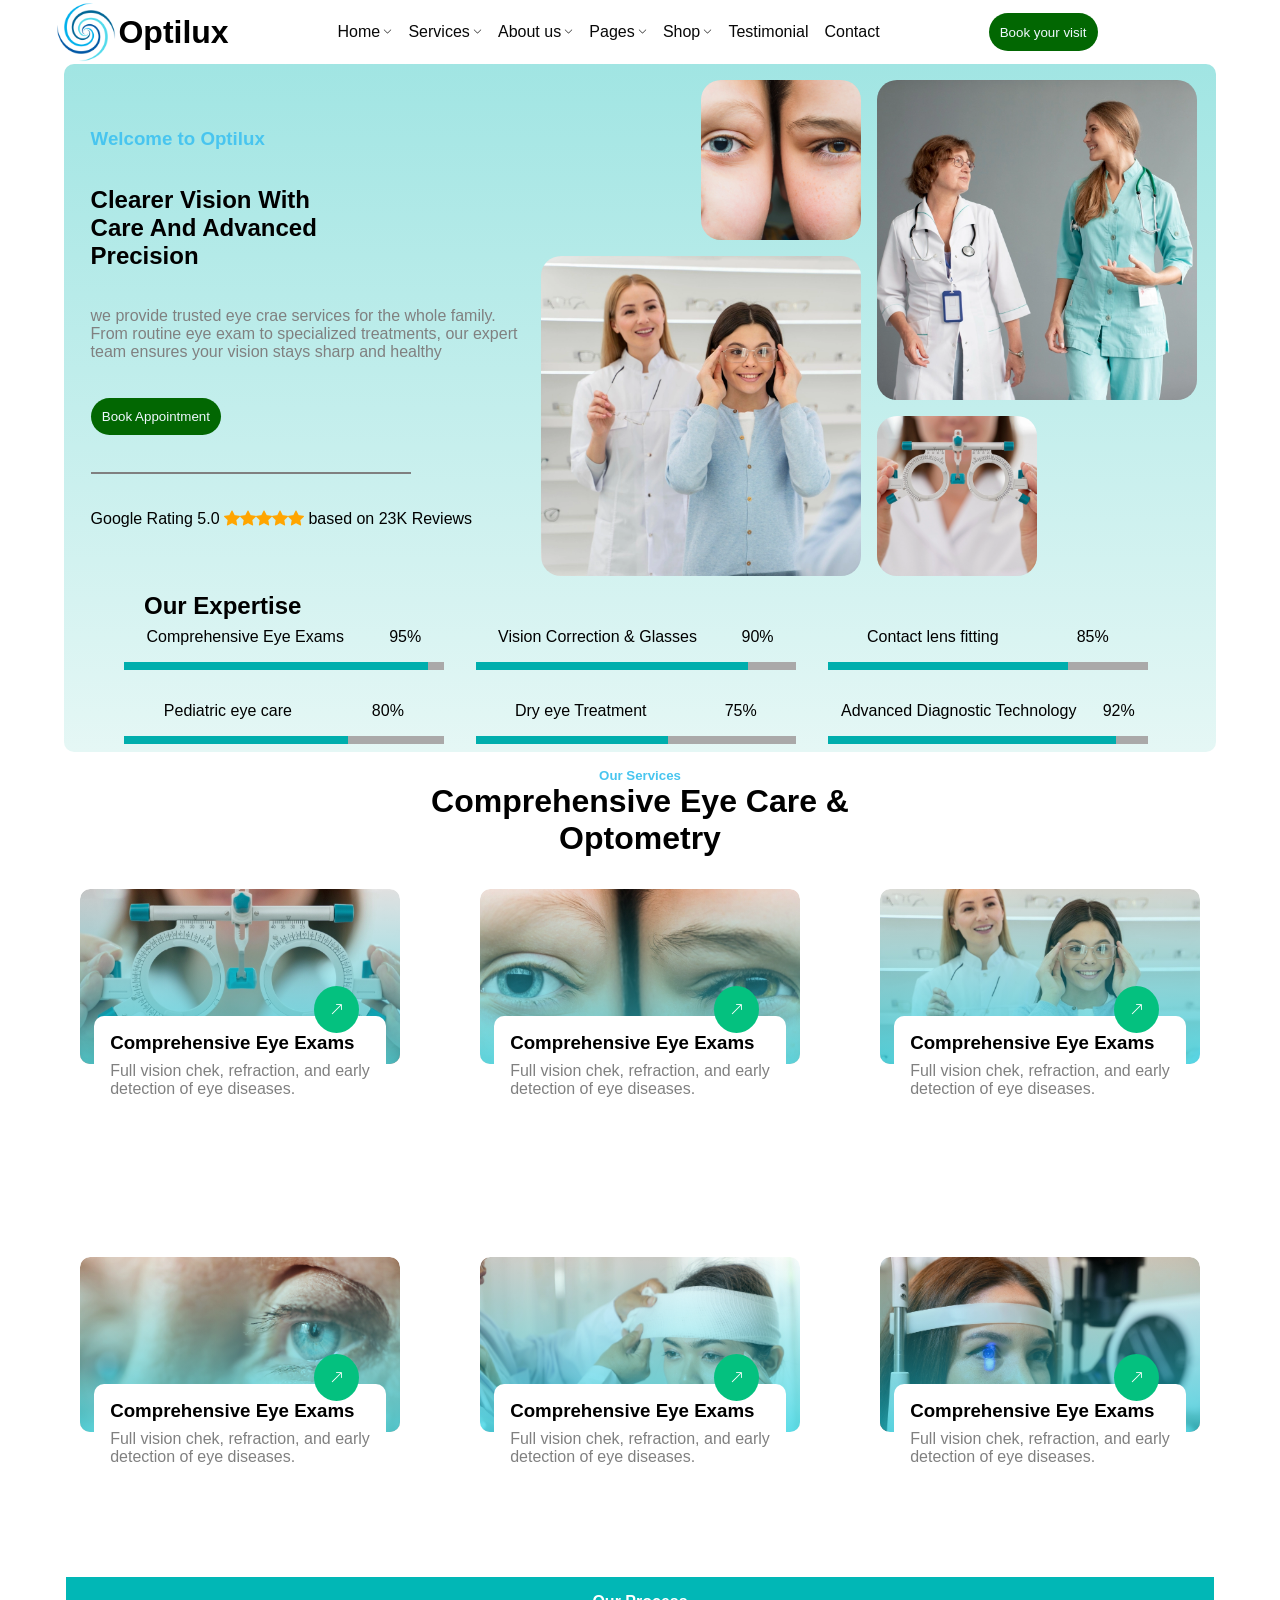
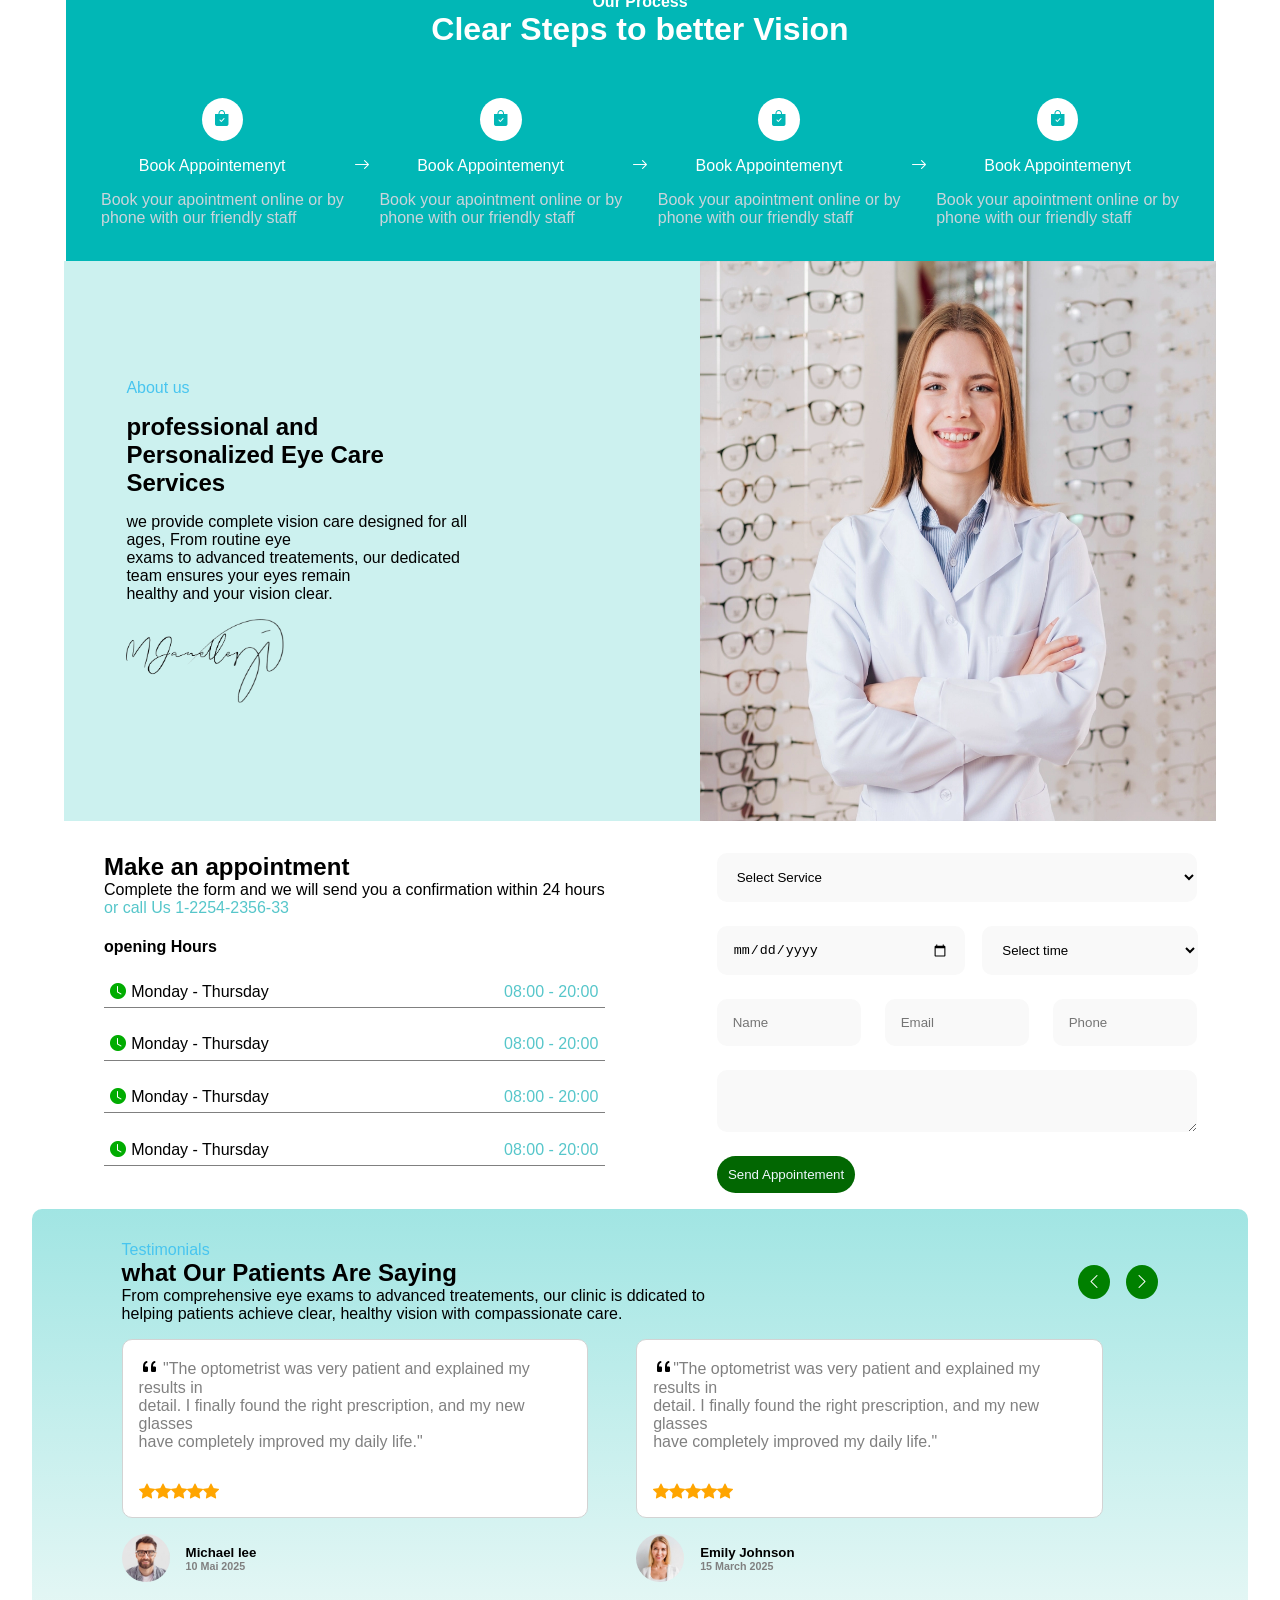
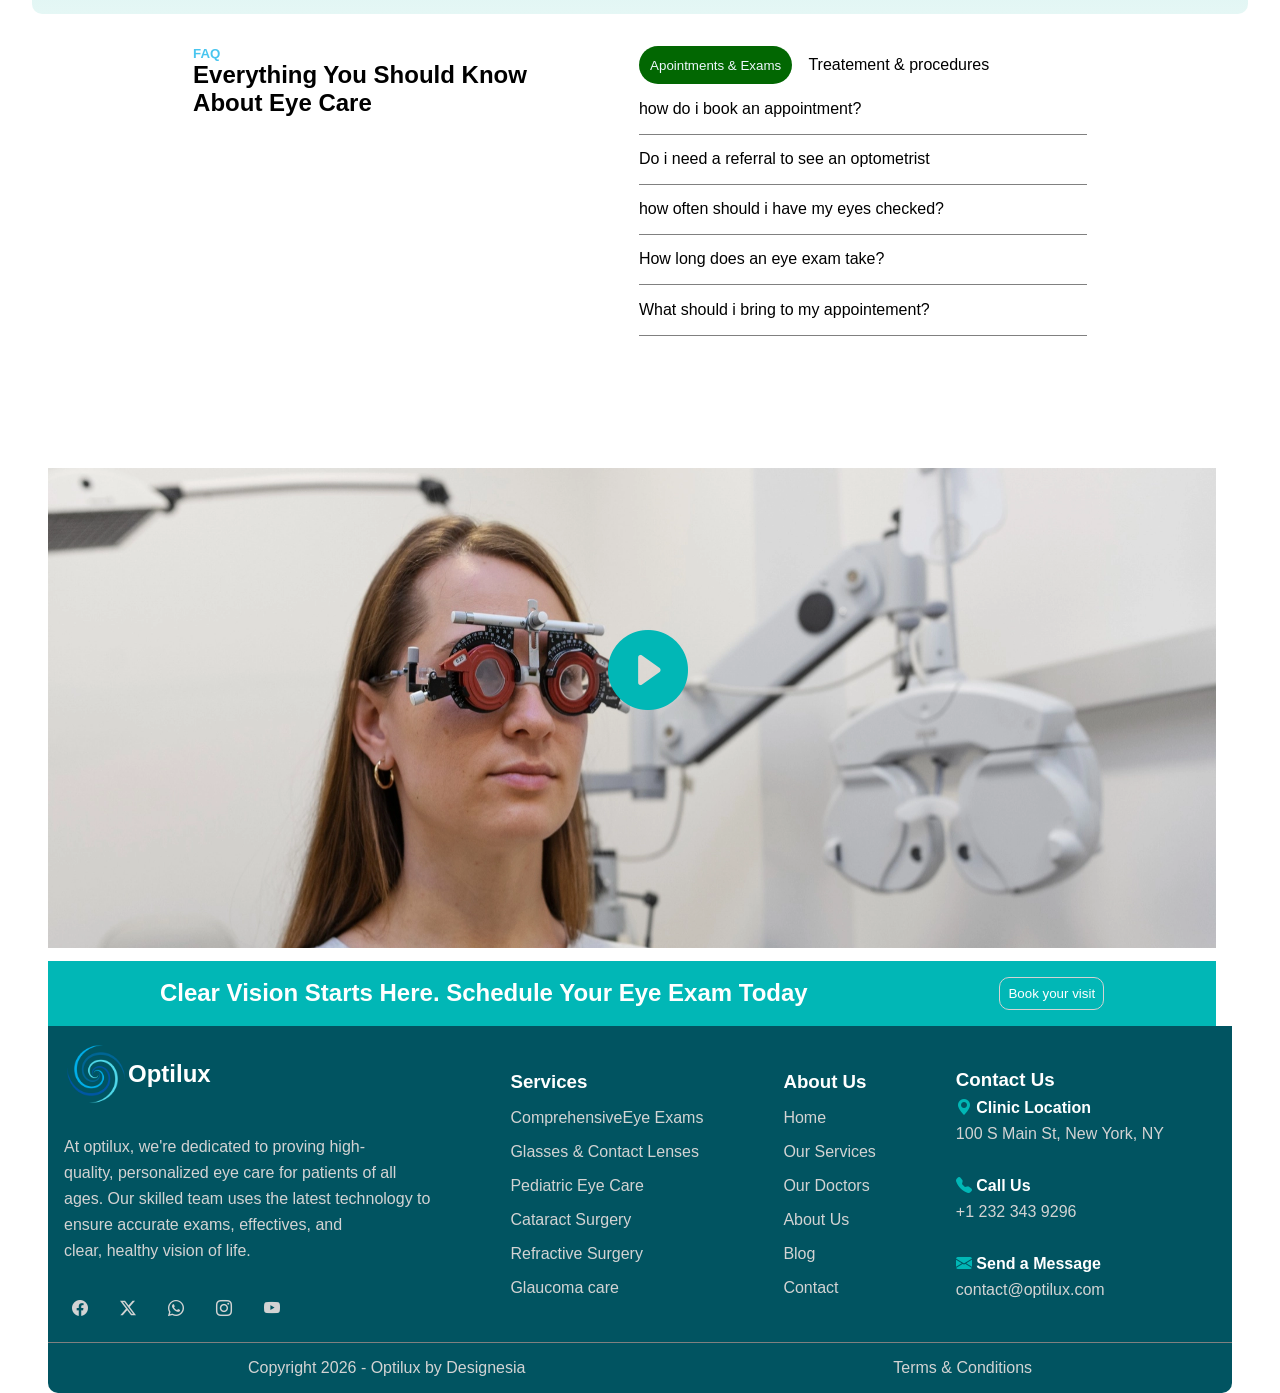
==== commit c64e9762: "adding the linear-gradient to the the remain ones" ====
--- a/index.html
+++ b/index.html
@@ -118,6 +118,7 @@
 <!--?the div that contain the image and the text and the circle button-->
 <div class="imgtxtflh">
     <div class="imgcnt">
+        <div class="gradient"></div>
 <img class="classimg" src="public/images/massen.webp" alt="">
     </div>
 
@@ -131,6 +132,7 @@
 <!--?the div that contain the image and the text and the circle button-->
 <div class="imgtxtflh">
     <div class="imgcnt">
+        <div class="gradient"></div>
 <img class="classimg" src="public/images/blueandyellow.webp" alt="">
     </div>
 
@@ -144,6 +146,7 @@
 <!--?the div that contain the image and the text and the circle button-->
 <div class="imgtxtflh">
     <div class="imgcnt">
+        <div class="gradient"></div>
 <img class="classimg" src="public/images/kidprobiert.webp" alt="">
     </div>
 
@@ -171,6 +174,7 @@
 <!--?the div that contain the image and the text and the circle button-->
 <div class="imgtxtflh">
     <div class="imgcnt">
+        <div class="gradient"></div>
 <img class="classimg" src="public/images/tail.webp" alt="">
     </div>
 
@@ -184,6 +188,7 @@
 <!--?the div that contain the image and the text and the circle button-->
 <div class="imgtxtflh">
     <div class="imgcnt">
+        <div class="gradient"></div>
 <img class="classimg" src="public/images/moholland.webp" alt="">
     </div>
 
--- a/public/css/app.css
+++ b/public/css/app.css
@@ -254,9 +254,9 @@
 align-items: center;
 }
 .imgcnt{position: relative;
-    /* overflow: hidden; */
-    width: 100%;
-    height: 100%;
+    overflow: hidden;
+    /* width: 100%;
+    height: 100%; */
     border-radius: 10px;
 }
 .classimg{
@@ -268,15 +268,15 @@
 }
 .gradient{
     border-radius: 10px;
-    height: 100%;
-    width: 100%;
+    /* height: 100%;
+    width: 100%; */
     position: absolute;
     top: 0%;
     left: 0%;
-    opacity: 0.4;
+    opacity: 1;
     width: 20rem;
 height: 15.5rem;
-background:linear-gradient(to bottom, transparent ,rgb(9, 223, 243)) ;
+background:linear-gradient(to bottom, transparent ,rgb(32, 209, 225)) ;
 }
 
 .divtxtonly{
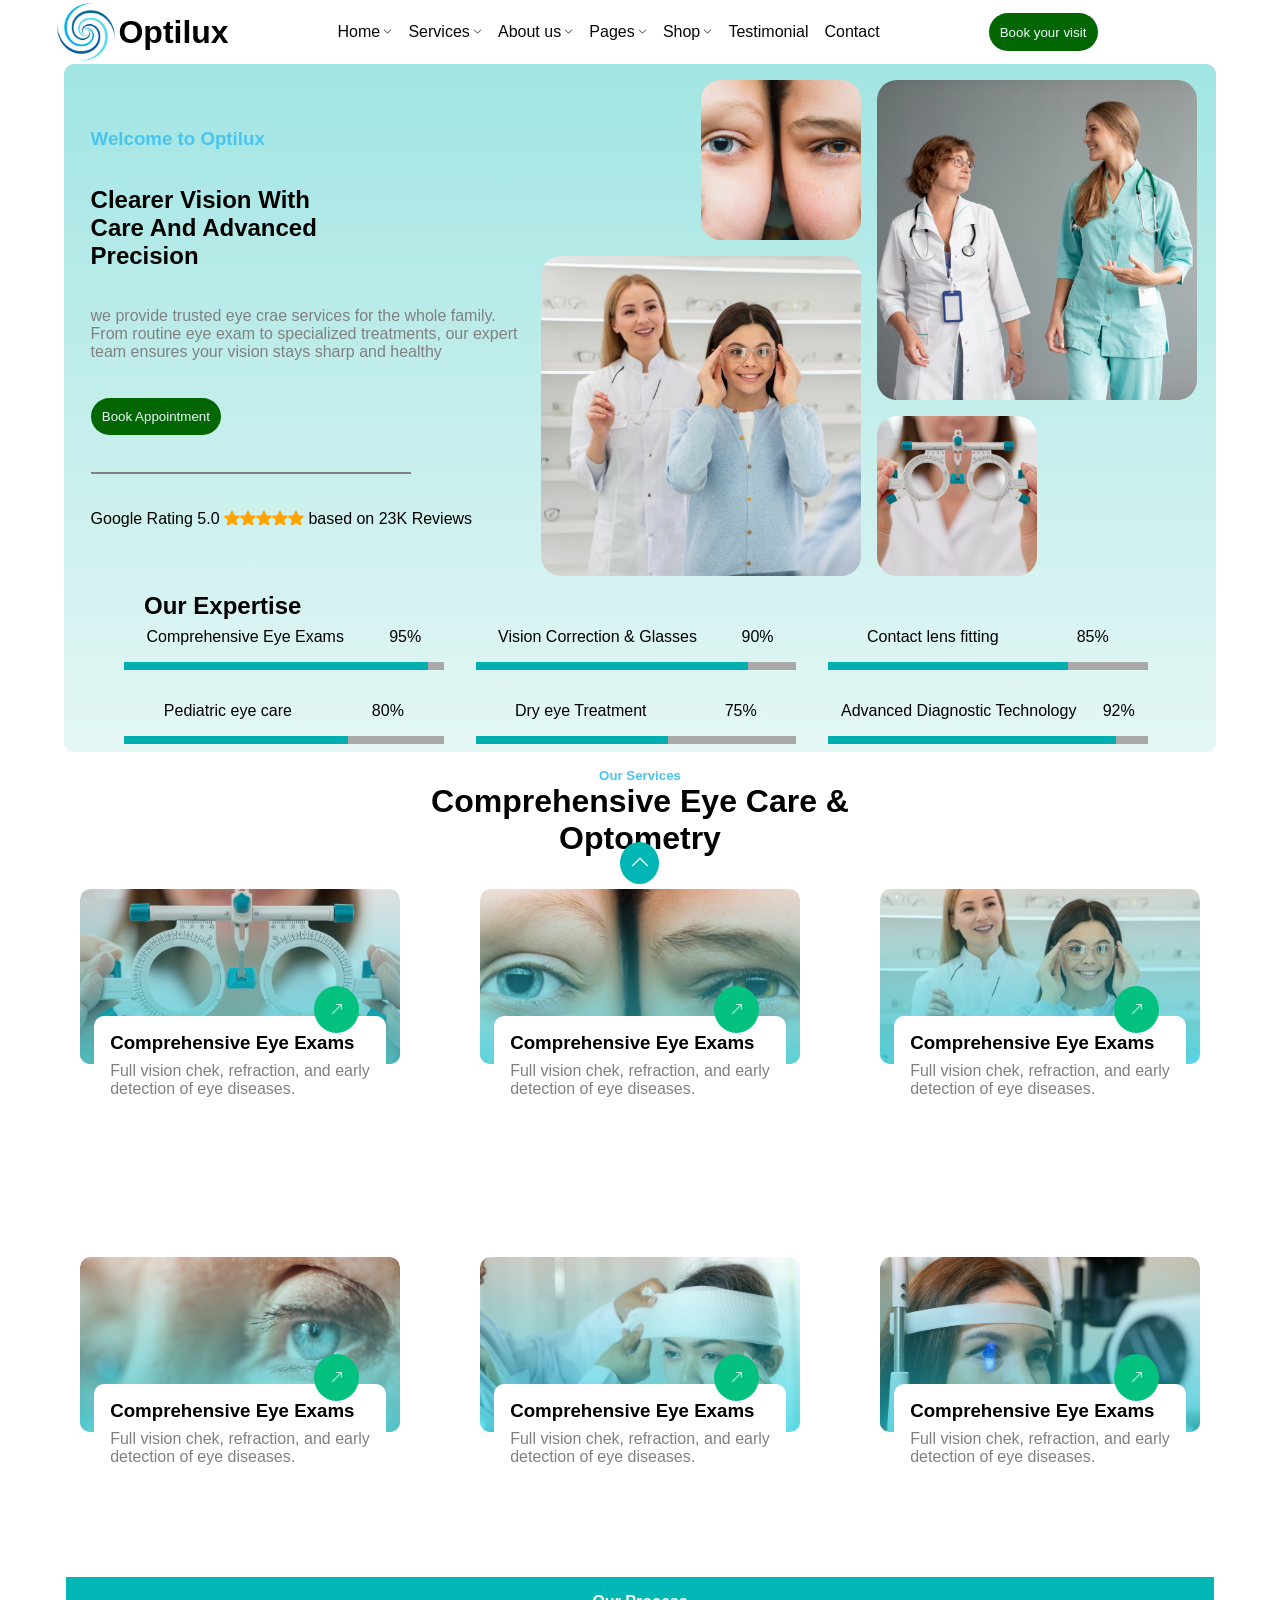
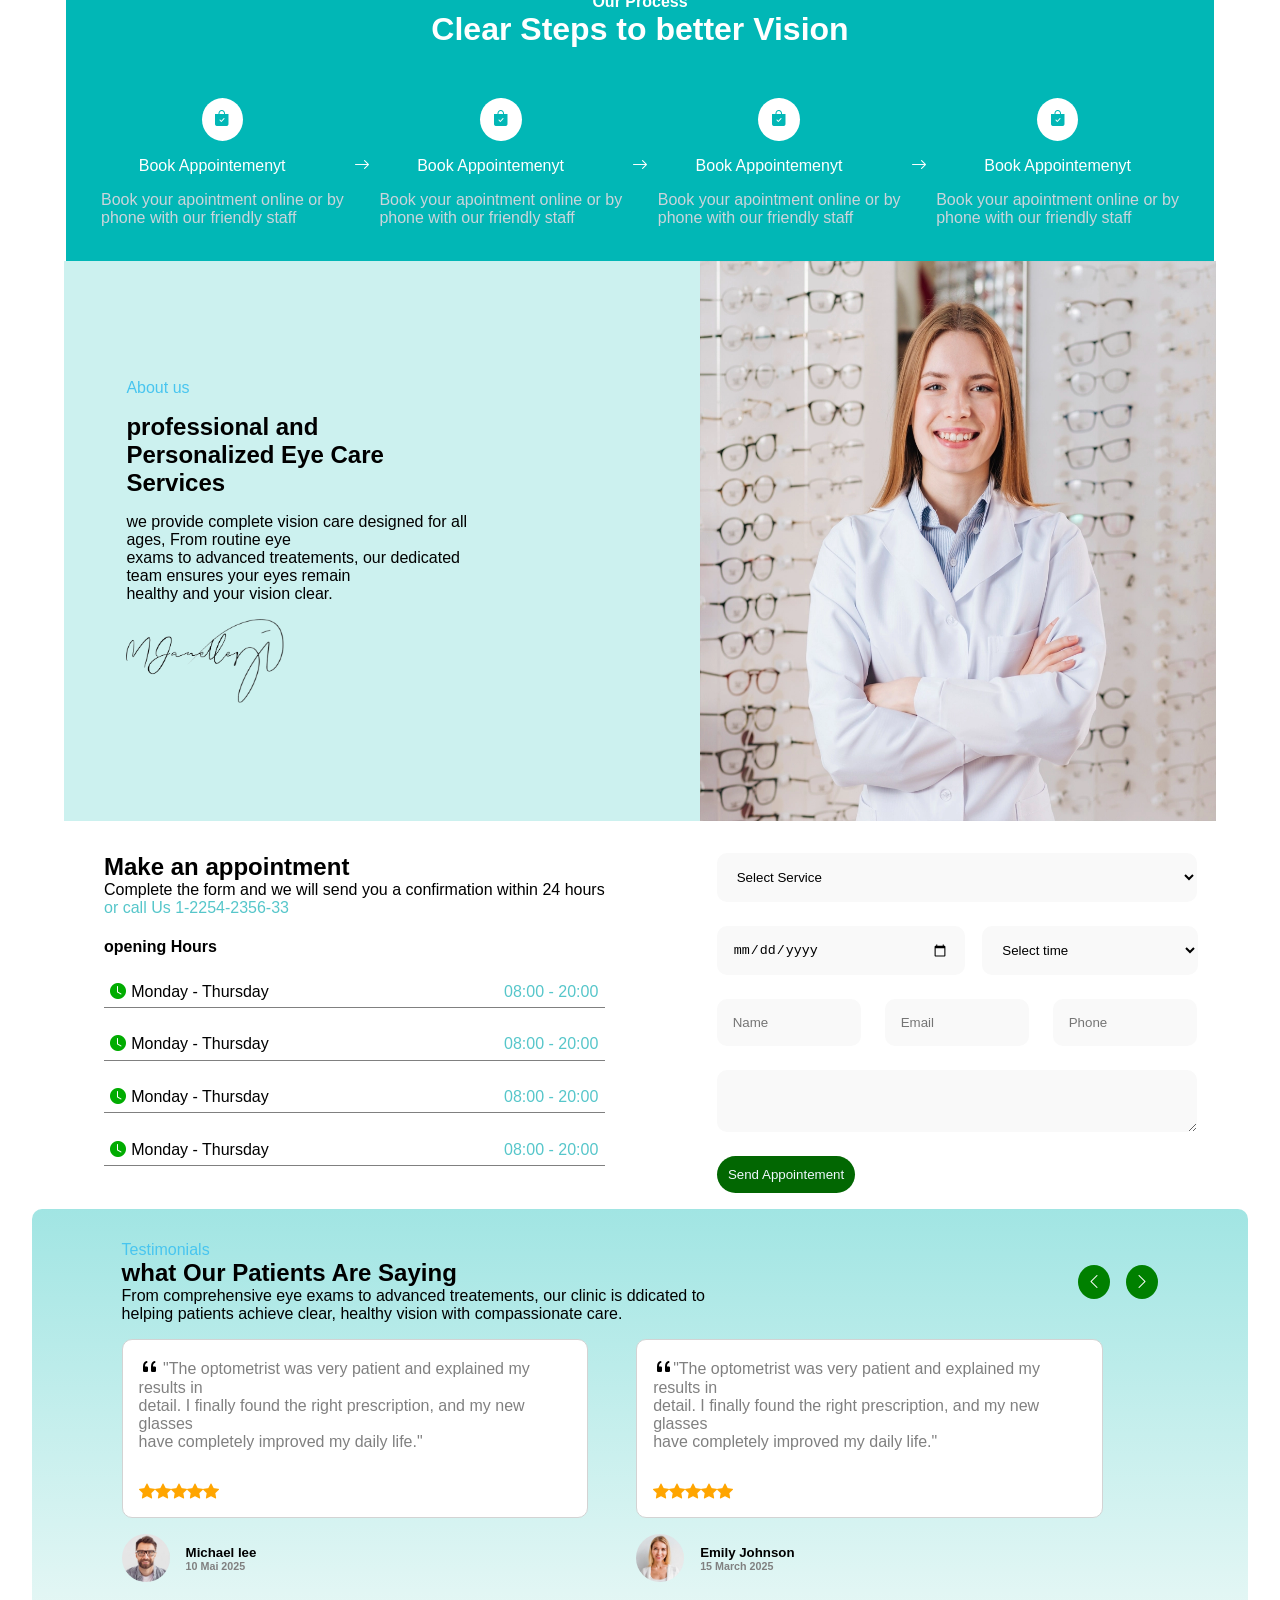
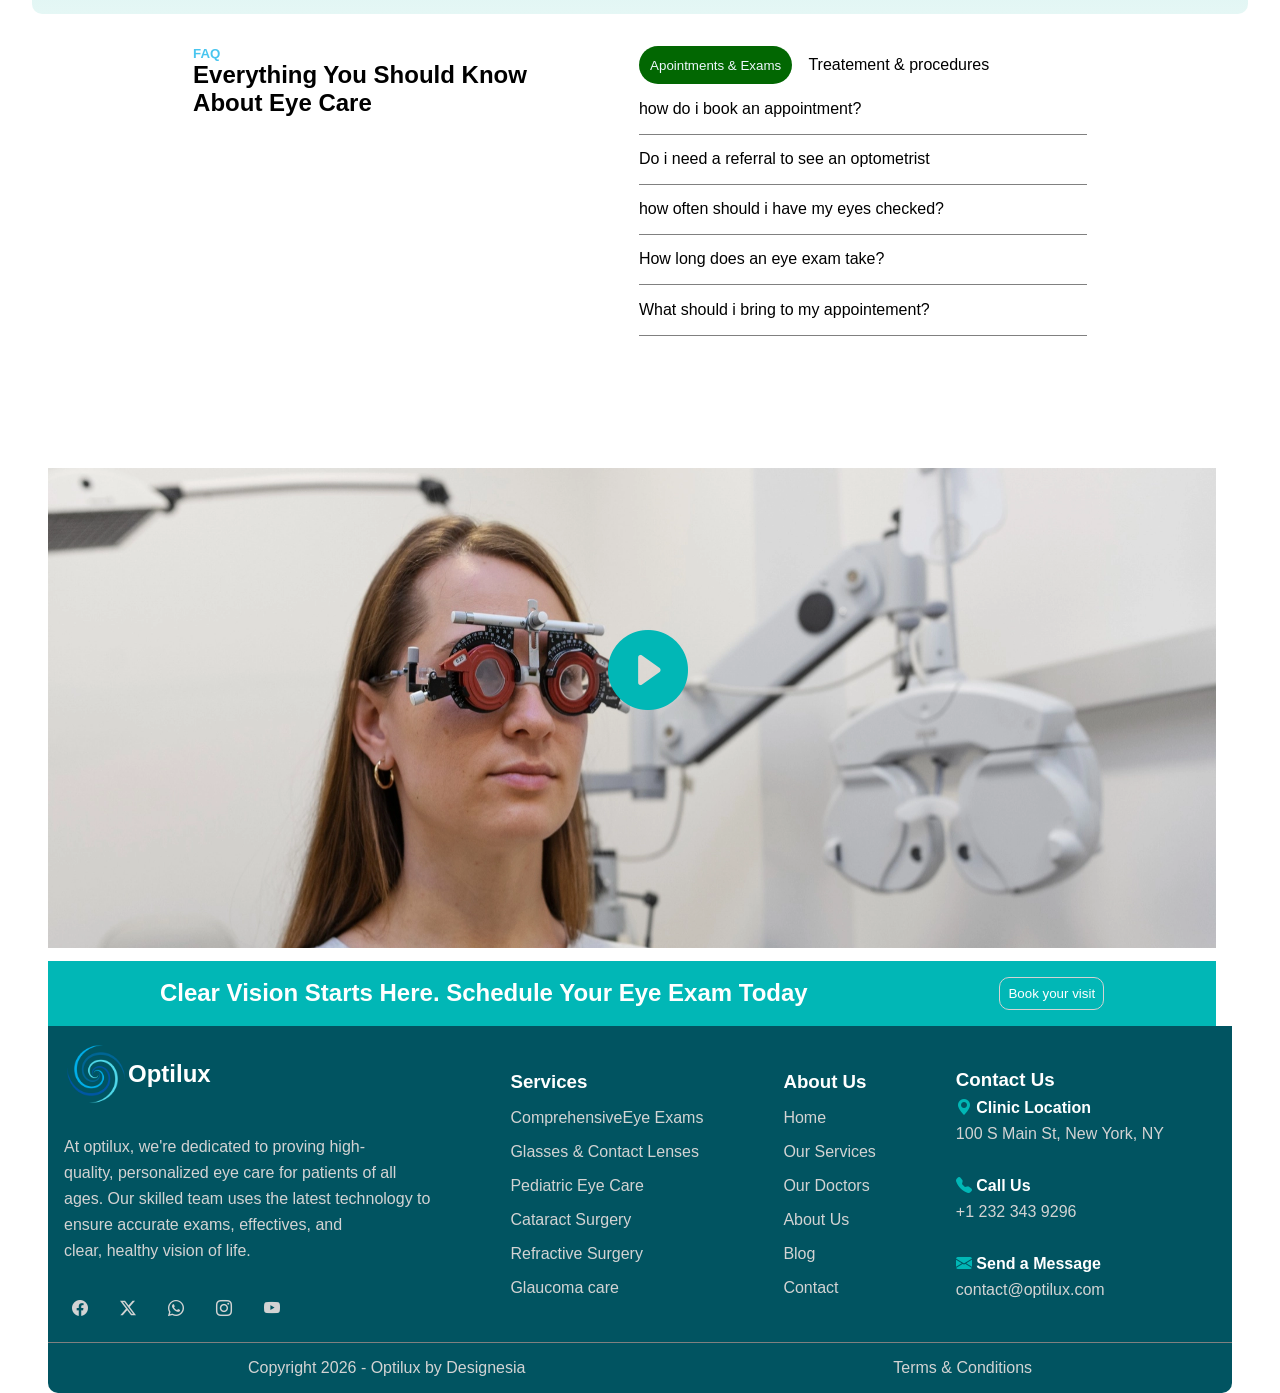
==== commit 5585a0ef: "adding the button below" ====
--- a/index.html
+++ b/index.html
@@ -22,8 +22,8 @@
             <li><a href="services.html">Services <i class="bi bi-chevron-down" style="font-size: xx-small;"></i></a></li>
             <li><a href="about.html">About us <i class="bi bi-chevron-down" style="font-size: xx-small;"></i></a></li>
             <li><a href="faq.html">Pages <i class="bi bi-chevron-down" style="font-size: xx-small;"></i></a></li>
-            <li><a href="">Shop <i class="bi bi-chevron-down" style="font-size: xx-small;"></i></a></li>
-            <li><a href="">Testimonial</a></li>
+            <li><a href="shop1.html">Shop <i class="bi bi-chevron-down" style="font-size: xx-small;"></i></a></li>
+            <li><a href="testemolnials.html">Testimonial</a></li>
             <li><a href="contact.html">Contact</a></li>
          </ul>
         </nav>
@@ -43,7 +43,7 @@
         we provide trusted eye crae services for the whole family. <br>From routine eye exam to specialized treatments, our expert <br> team ensures your vision stays sharp and healthy
     </p>
 
-    <button class="btn2">Book Appointment</button>
+    <button class="btn2"><p>Book Appointment</p></button>
     <div class="line"></div>
     
     <p>Google Rating 5.0 <i class="bi bi-star-fill class5"></i><i class="bi bi-star-fill class5"></i><i class="bi bi-star-fill class5"></i><i class="bi bi-star-fill class5"></i><i class="bi bi-star-fill class5"></i> based on 23K Reviews </p> 
@@ -317,7 +317,7 @@
           
             <textarea class="txtarea" placeholder="Message" name="" id="">   </textarea>
           
-            <div> <button class="btn1">Send Appointement</button></div>
+            <div> <button class="btn1"><p>Send Appointement</p></button></div>
            
         </form>
      </div>
@@ -503,6 +503,8 @@
 <p class="pwhitebold">Copyright 2026 - Optilux by Designesia</p>
         <p class="pwhitebold">Terms & Conditions</p>
         </div>
+
+        <div class="btn-fxd-last"><i class="bi bi-chevron-up"></i></div>
     </footer>
 </body>
 </html>
--- a/public/css/app.css
+++ b/public/css/app.css
@@ -79,6 +79,9 @@
 .btn1:hover p{
      transform: translateY(-7px);
 }
+.btn2:hover p{
+     transform: translateY(-7px);
+}
 /* .btn1:hover{
     cursor: pointer;
     transform: translateY(-5px);
@@ -253,18 +256,25 @@
 flex-direction: column;
 align-items: center;
 }
-.imgcnt{position: relative;
+.imgcnt{
+    position: relative;
     overflow: hidden;
     /* width: 100%;
     height: 100%; */
     border-radius: 10px;
+    cursor: pointer;
+}
+.imgcnt:hover img {
+  transform: scale(1.15); /* Zooms the image in by 15% */
 }
 .classimg{
+   
     display: inline-block;
 object-fit: cover;
 width: 20rem;
 height: 15.5rem;
 border-radius: 10px;
+ transition: transform 0.5s ease-in-out; 
 }
 .gradient{
     border-radius: 10px;
@@ -277,6 +287,9 @@
     width: 20rem;
 height: 15.5rem;
 background:linear-gradient(to bottom, transparent ,rgb(32, 209, 225)) ;
+ transition: transform 0.5s ease-in-out;
+ z-index: 1000;
+
 }
 
 .divtxtonly{
@@ -288,8 +301,10 @@
 background-color: white;
 border-radius: 10px;
 padding: 1rem;
+z-index: 2000;
 }
 .up-right{
+ z-index: 2000;
     color: white;
     border: none;
     background-color: rgb(4, 193, 127);
@@ -739,6 +754,17 @@
   font-size: 45px;
   color: rgb(64, 75, 5);
 }
+.btn-fxd-last{
+    background-color: rgb(1, 183, 182);
+    color: white;
+    padding: 0.6rem;
+    font-size: 20px;
+    border-radius: 50%;
+    position: fixed;
+    bottom: 0;
+    margin-bottom: 1rem;
+    margin-bottom: 1rem;
+}
 
 @media(min-width:320px) and (max-width:376px){
               /* animat */
@@ -859,7 +885,7 @@
 }
 .conta6{
     width: 300%;
-    margin-left: 60rem;
+    margin-left: 56rem;
     gap: 2rem;
 }
 .container1{
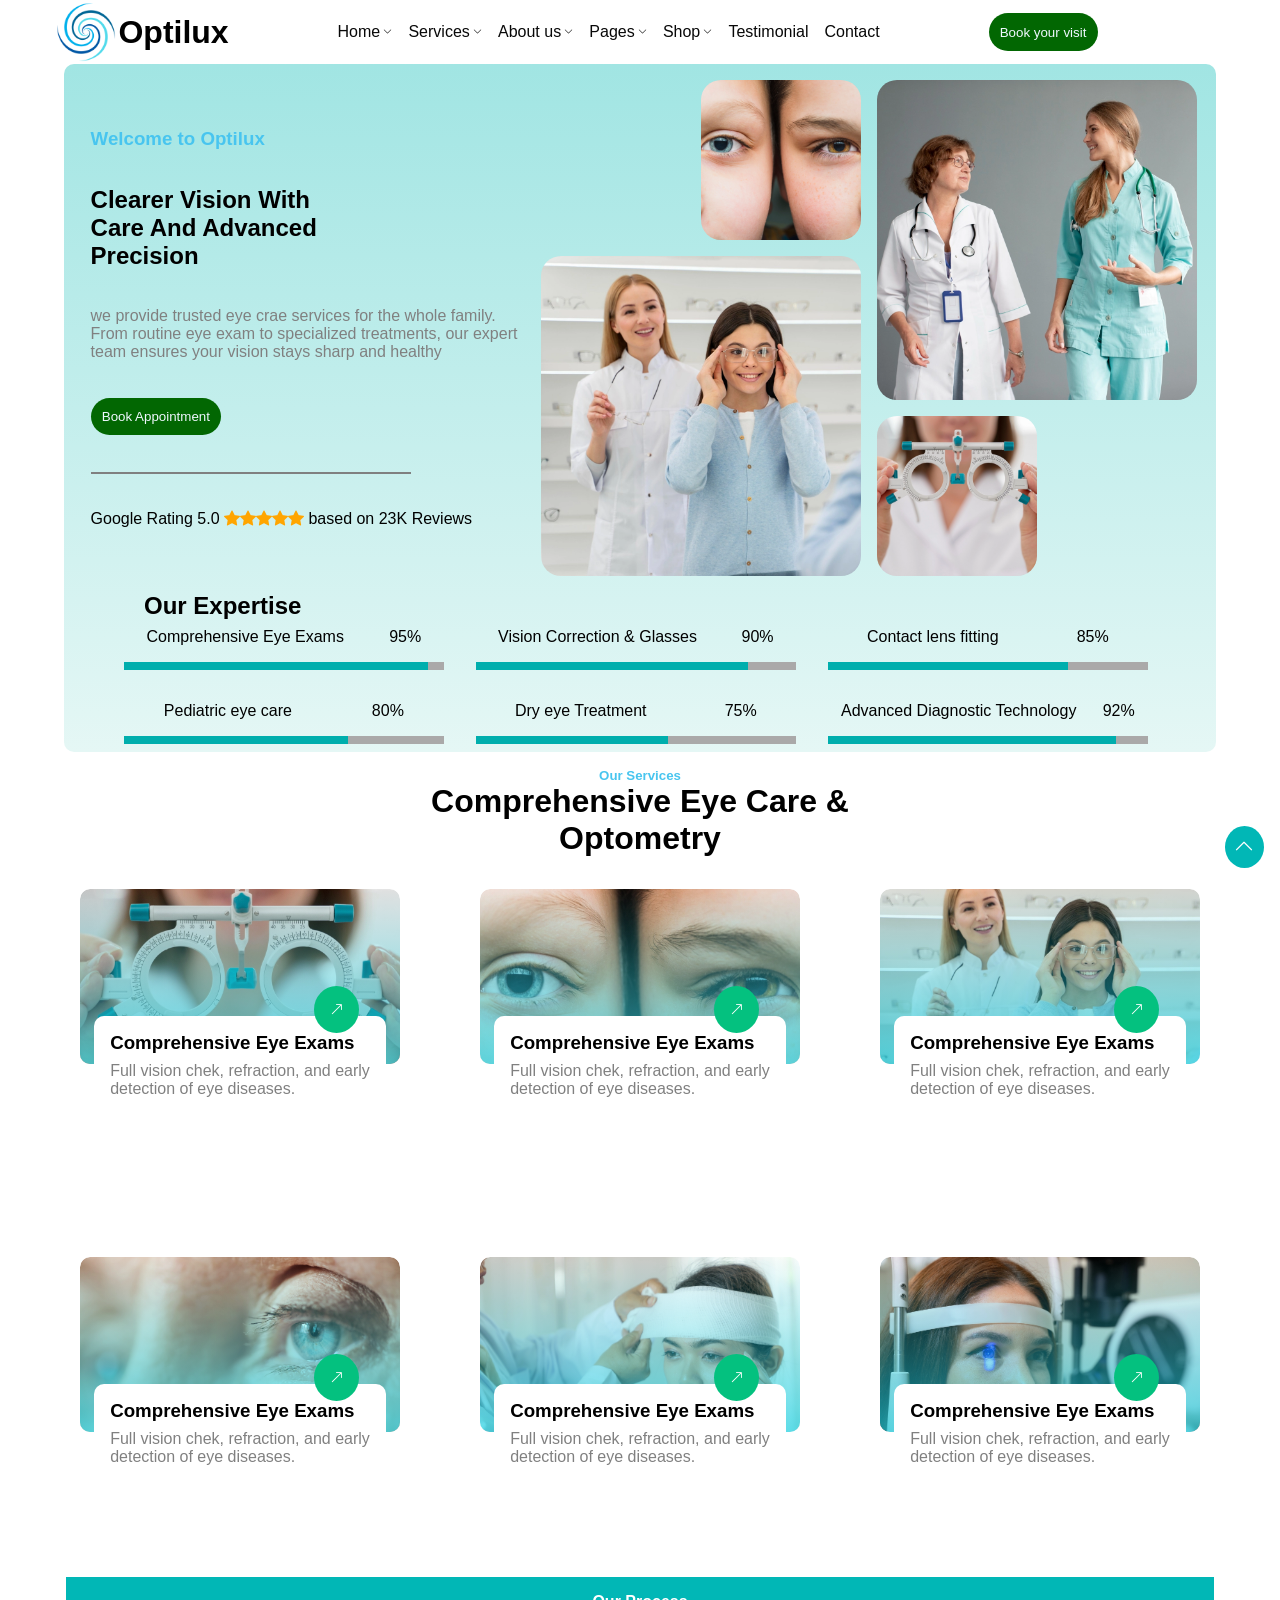
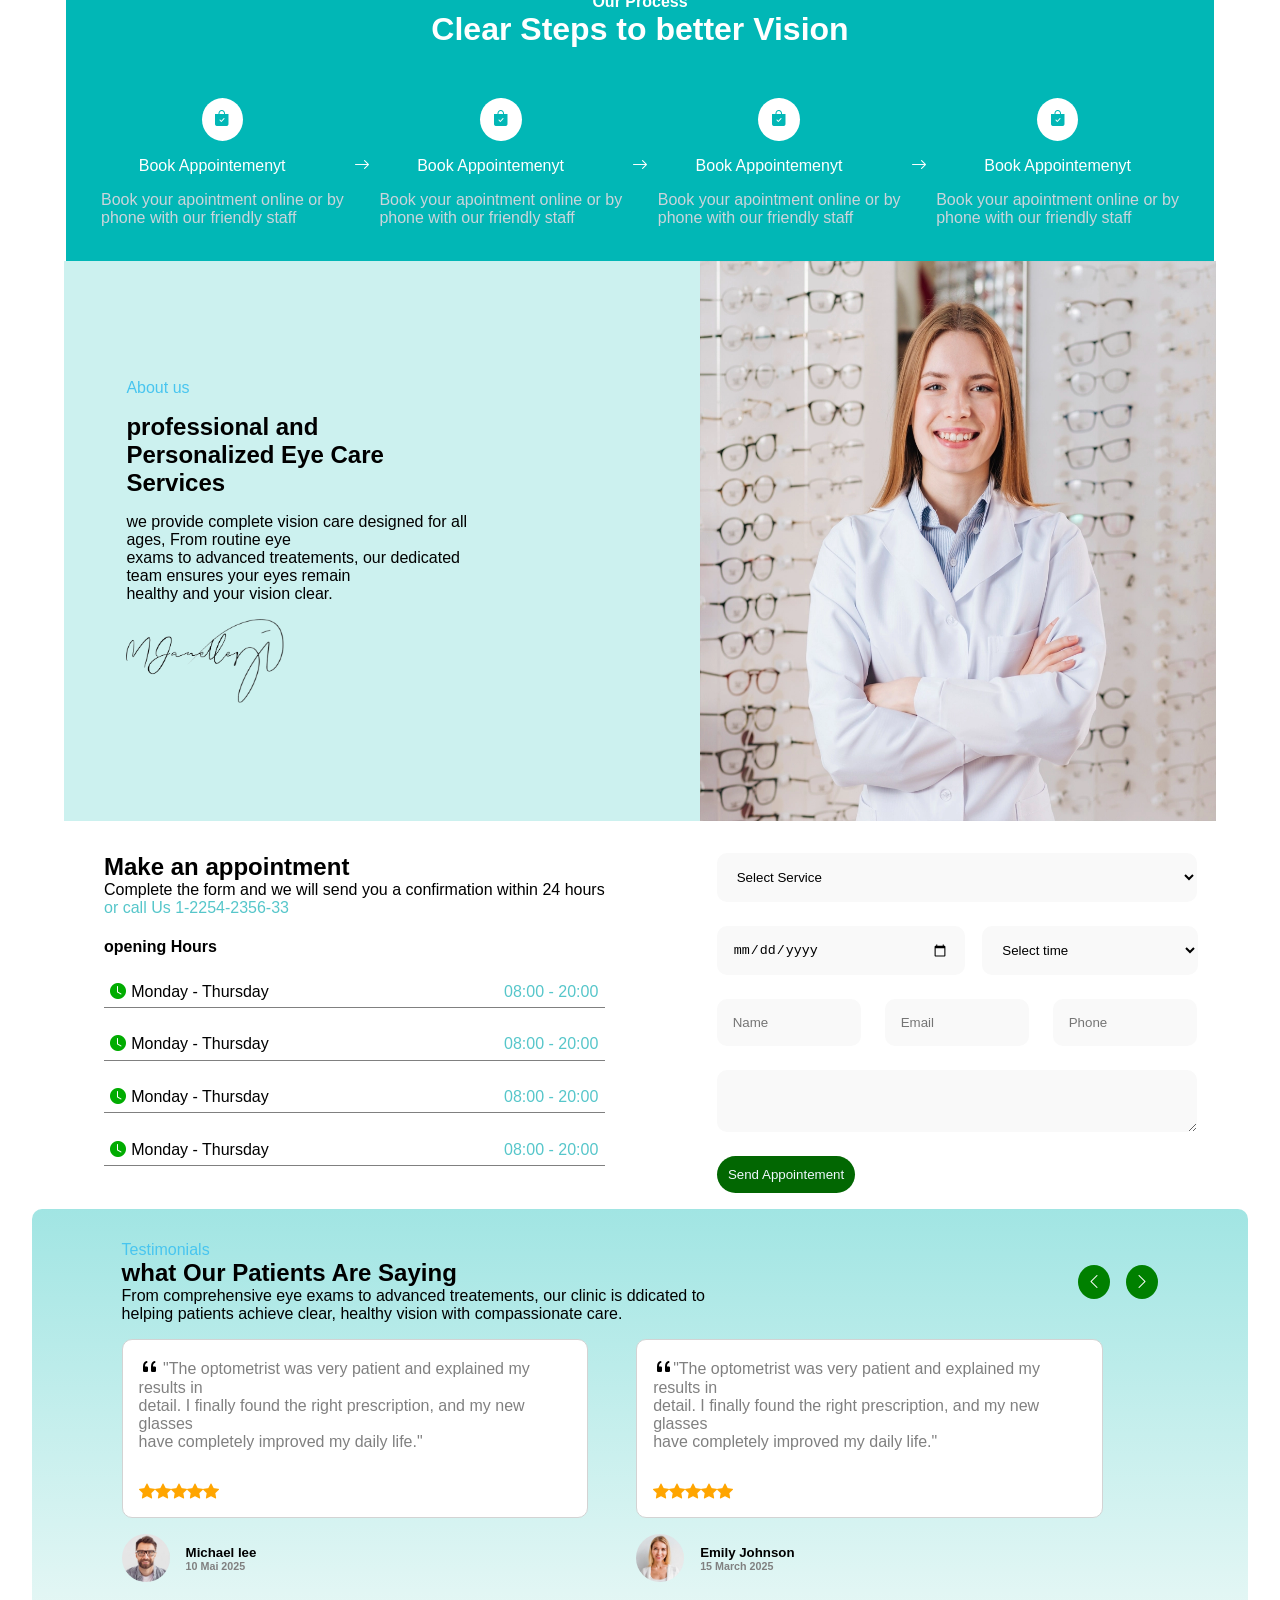
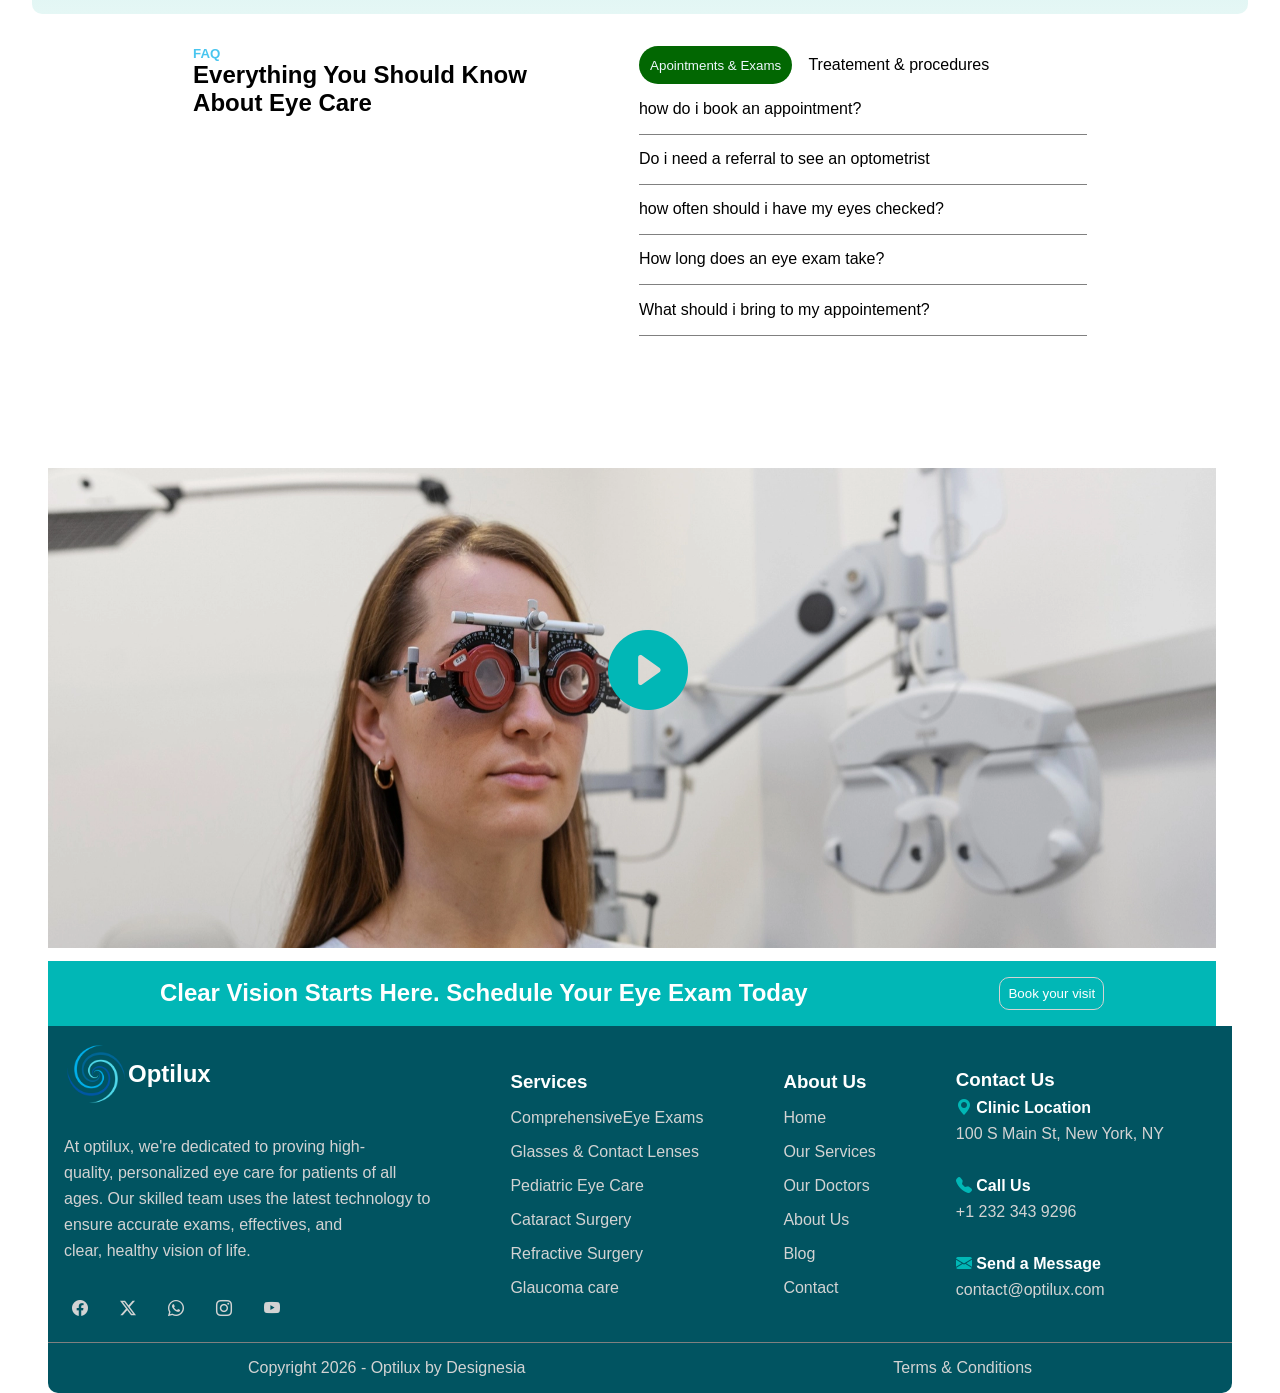
==== commit 6ec7c149: "adding options to the time in the select option" ====
--- a/index.html
+++ b/index.html
@@ -306,6 +306,9 @@
             <input class="date" type="date">
            <select class="date" name="" id="">
             <option value="">Select time</option>
+            <option value="">08:00 - 20:00</option>
+            <option value="">10:00 - 23:00</option>
+            <option value="">12:00 - 22:00</option>
              </select> 
            </div>
            
--- a/public/css/app.css
+++ b/public/css/app.css
@@ -457,6 +457,7 @@
 .date:focus{
     background-color: white;
     border: 1px solid lightblue;
+    outline: none;
 }
 .threediv{
     display: flex;
@@ -472,7 +473,7 @@
 .threeinputs:focus{
     background-color: white;
     border: 1px solid lightblue;
-    border: none;
+    outline: none;
 }
 .txtarea{
     background-color: rgb(249, 249, 249);
@@ -484,6 +485,7 @@
 .txtarea:focus{
     background-color: white;
     border: 1px solid lightblue;
+    outline: none;
 }
 
 /* the sixth container */
@@ -708,7 +710,6 @@
 }
 
 /* animat */
-/* 1. Make the parent container relative so we can position the popup */
 .container-with-image {
   position: relative;
 }
@@ -719,7 +720,7 @@
     left: 34.5rem;
     color: transparent;
 }
-/* 2. Style your "class9" video popup to be hidden by default */
+
 .class6 {
   display: none;
   position: absolute;
@@ -736,7 +737,7 @@
   align-items: center;
 }
 
-/* 4. Inside the popup, center the YouTube video and make it responsive */
+
 .class6 iframe {
     /* position: relative;
     top: 224rem; */
@@ -746,7 +747,7 @@
   z-index: 3000;
 }
 
-/* 5. Close button styling */
+
 .close-btn {
   position: relative;
   top: -310px;
@@ -762,8 +763,9 @@
     border-radius: 50%;
     position: fixed;
     bottom: 0;
-    margin-bottom: 1rem;
-    margin-bottom: 1rem;
+    right: 0;
+    margin-bottom: 2rem;
+    margin-right: 1rem;
 }
 
 @media(min-width:320px) and (max-width:376px){
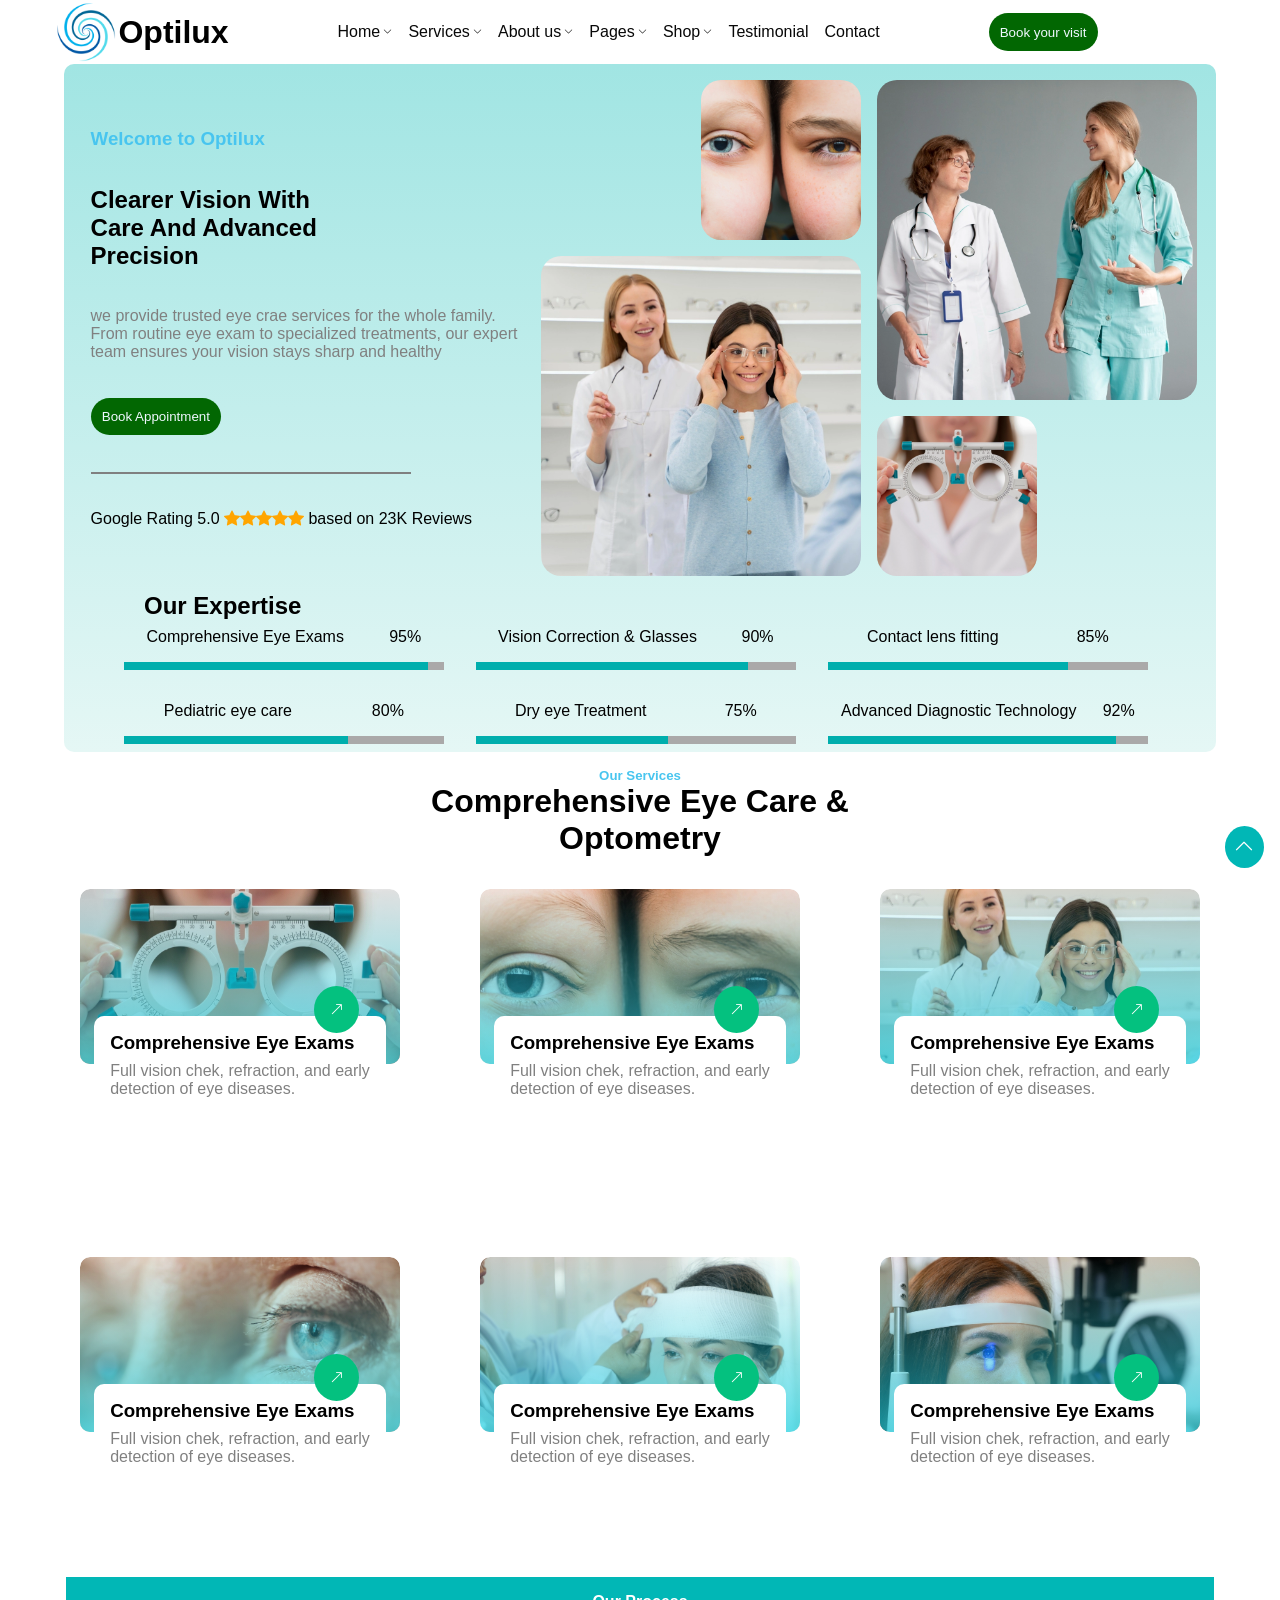
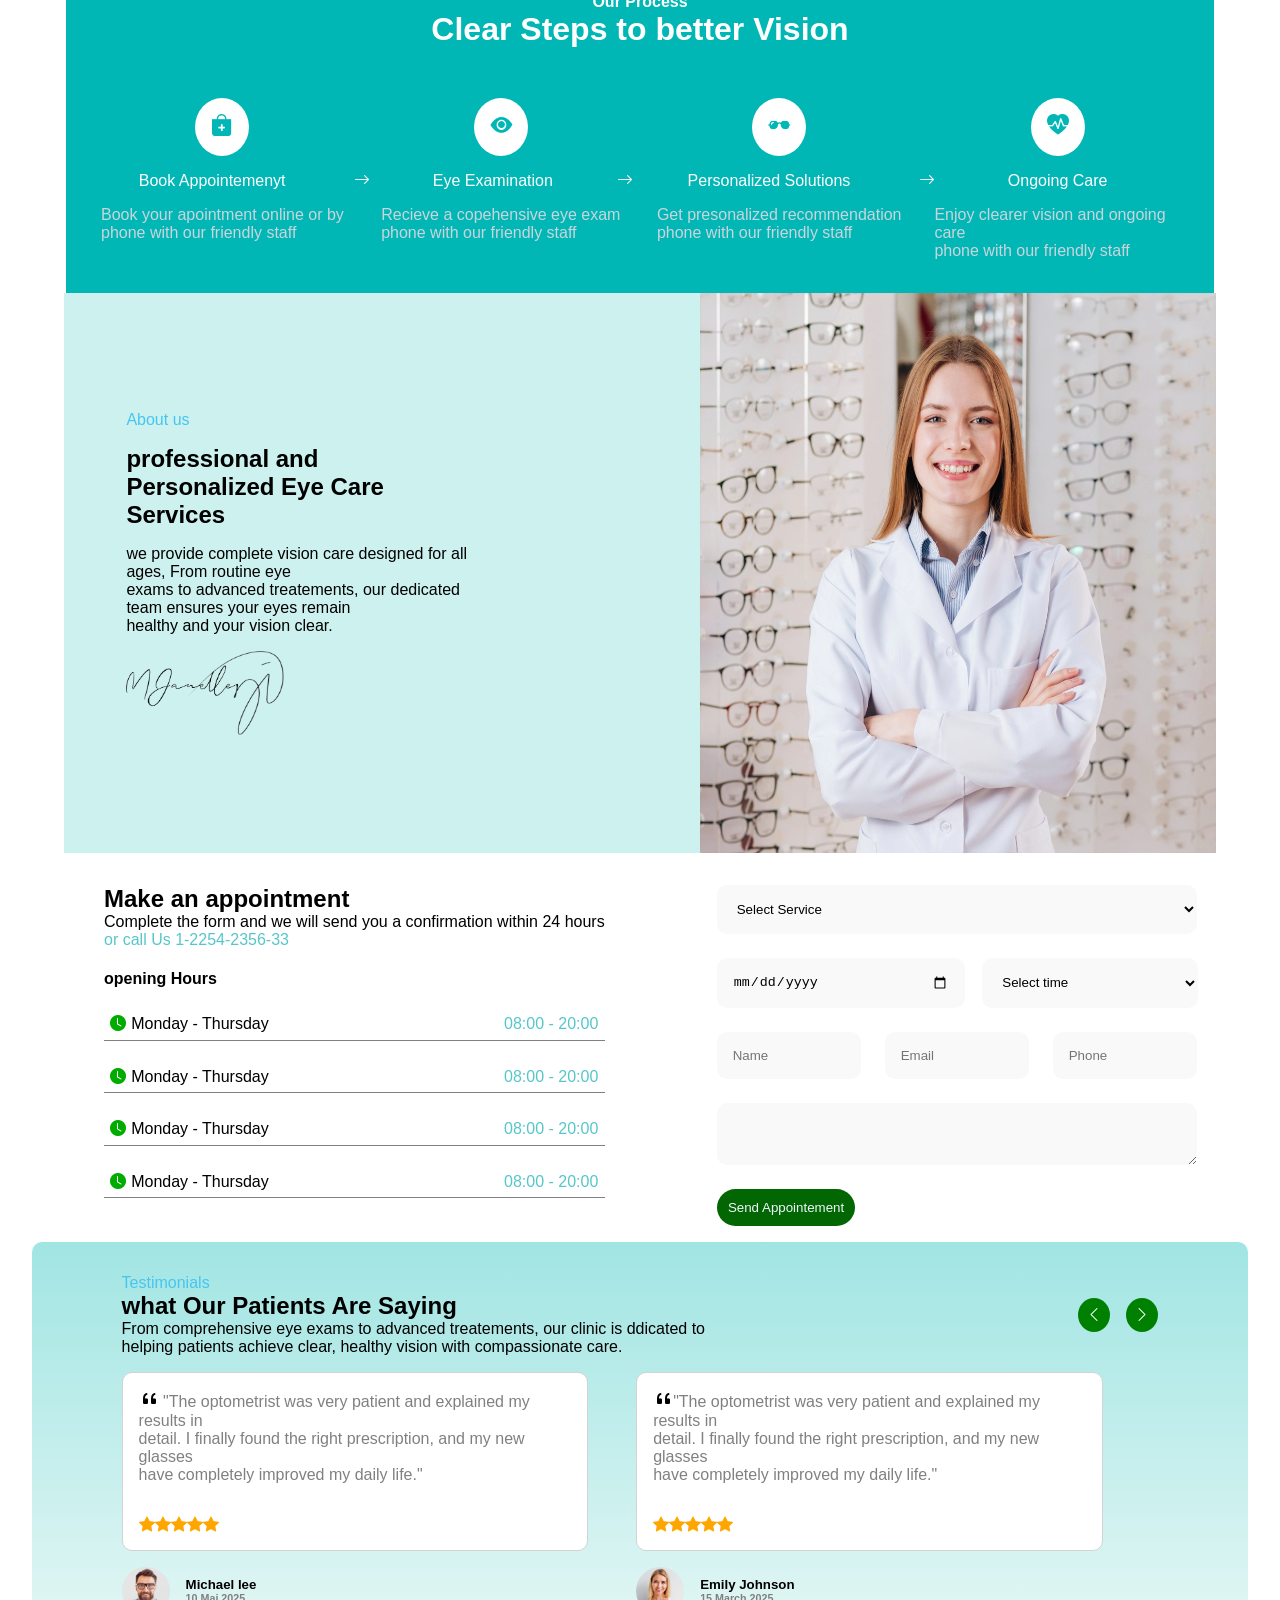
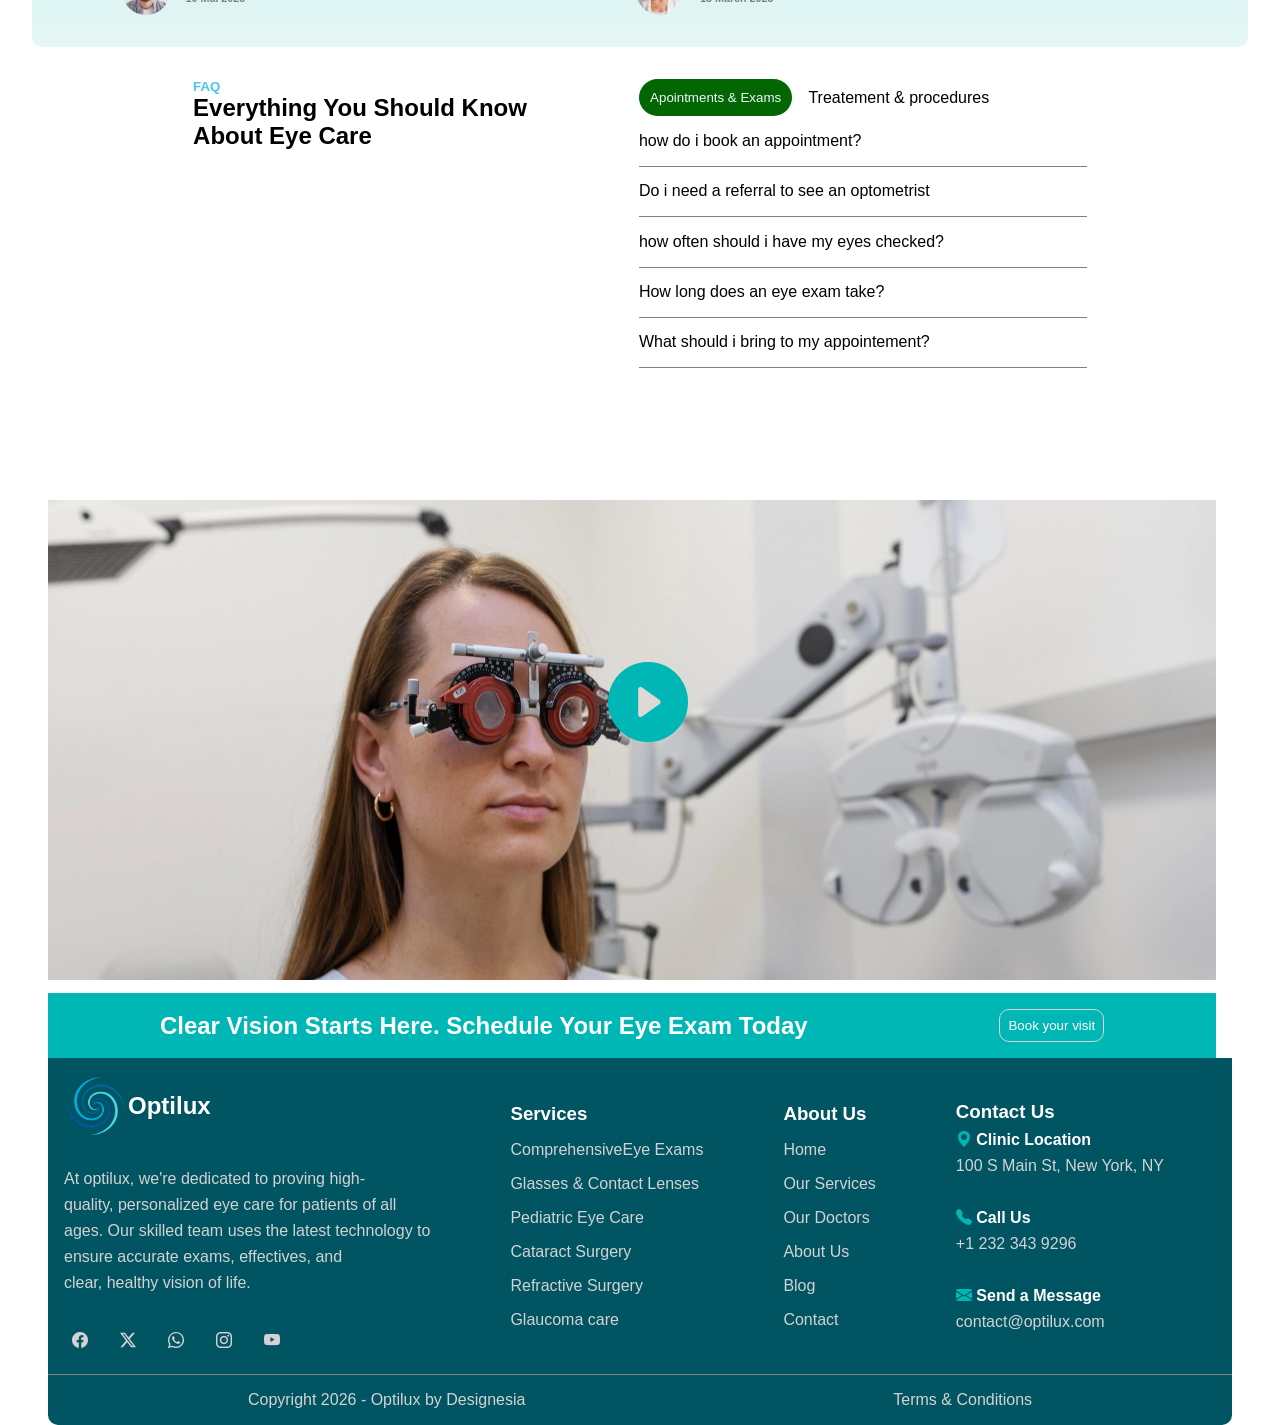
==== commit 314016e3: "editing the size of the icon and its div" ====
--- a/index.html
+++ b/index.html
@@ -208,27 +208,27 @@
 
 
 <div class="div-icon-text">
-    <div class="icondiv"><i class="bi bi-bag-check-fill"></i></div>
+    <div class="icondiv"><i class="bi bi-bag-plus-fill"></i></div>
     <p class="pdiv-icon">Book Appointemenyt <i class="bi bi-arrow-right"></i></p>
     <p class="plightwhite">Book your apointment online or by <br> phone with our friendly staff</p>
 </div>
 
 <div class="div-icon-text">
-    <div class="icondiv"><i class="bi bi-bag-check-fill"></i></div>
-    <p class="pdiv-icon">Book Appointemenyt <i class="bi bi-arrow-right"></i></p>
-    <p class="plightwhite">Book your apointment online or by <br> phone with our friendly staff</p>
+    <div class="icondiv"><i class="bi bi-eye-fill"></i></div>
+    <p class="pdiv-icon">Eye Examination<i class="bi bi-arrow-right"></i></p>
+    <p class="plightwhite">Recieve a copehensive eye exam <br> phone with our friendly staff</p>
 </div>
 
 <div class="div-icon-text">
-    <div class="icondiv"><i class="bi bi-bag-check-fill"></i></div>
-    <p class="pdiv-icon">Book Appointemenyt <i class="bi bi-arrow-right"></i></p>
-    <p class="plightwhite">Book your apointment online or by <br> phone with our friendly staff</p>
+    <div class="icondiv"><i class="bi bi-sunglasses"></i></div>
+    <p class="pdiv-icon">Personalized Solutions <i class="bi bi-arrow-right"></i></p>
+    <p class="plightwhite">Get presonalized recommendation <br> phone with our friendly staff</p>
 </div>
 
 <div class="div-icon-text">
-    <div class="icondiv"><i class="bi bi-bag-check-fill"></i></div>
-    <p class="pdiv-icon">Book Appointemenyt</p>
-    <p class="plightwhite">Book your apointment online or by <br> phone with our friendly staff</p>
+    <div class="icondiv"><i class="bi bi-heart-pulse-fill"></i></div>
+    <p class="pdiv-icon">Ongoing Care</p>
+    <p class="plightwhite"> Enjoy clearer vision and ongoing care <br> phone with our friendly staff</p>
 </div>
 </section>
 
--- a/public/css/app.css
+++ b/public/css/app.css
@@ -346,10 +346,10 @@
     justify-content: center;
     color: rgb(1, 183, 182);
     background-color: white;
-padding: 0.8rem;
-width: 1rem;
+padding: 1rem;
 border: none;
 border-radius: 50%;
+font-size: 22px;
 }
 .plightwhite{
     color: rgb(203, 212, 219);
